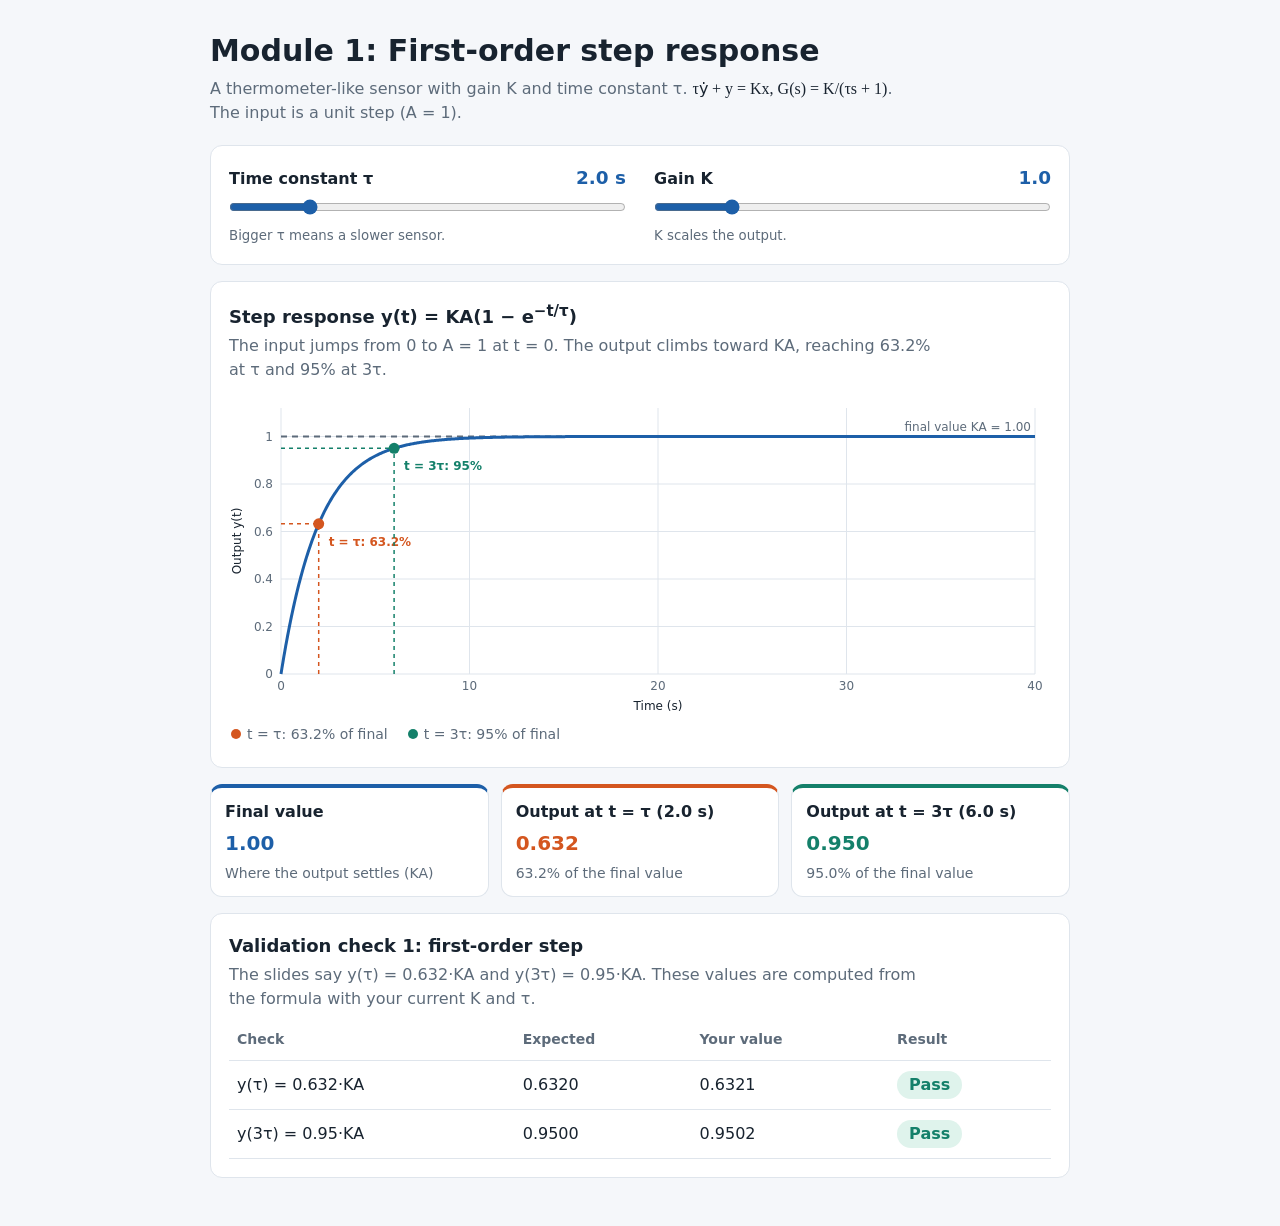
==== index.html @ 56a374a5 "Add Module 1 step response and validation check 1 - Add τ  and K sliders - Plot y(t) = KA(1 - e^(-t" ====
<!DOCTYPE html>
<html lang="en">
<head>
<meta charset="UTF-8">
<meta name="viewport" content="width=device-width, initial-scale=1, viewport-fit=cover">
<title>Module 1: First-order step response</title>
<style>
:root{
  --bg:#f5f7fa;--card:#fff;--ink:#18232f;--muted:#5d6b7a;--line:#dfe5ec;
  --curve:#1d5fa8;--mark:#d4561f;--mark2:#14806a;--okbg:#dff3ec;--badbg:#fbe3dc;
  box-sizing:border-box;padding-top:env(safe-area-inset-top,0px);padding-bottom:env(safe-area-inset-bottom,0px);
}
@media (prefers-color-scheme: dark){
  :root:not([data-theme="light"]){color-scheme:dark;--bg:#10161d;--card:#18212b;--ink:#e8eef4;--muted:#9aa9b8;--line:#2b3745;--curve:#6cb0f0;--mark:#ff8a5c;--mark2:#4fd0b0;--okbg:#14382f;--badbg:#4a2219}
}
:root[data-theme="dark"]{color-scheme:dark;--bg:#10161d;--card:#18212b;--ink:#e8eef4;--muted:#9aa9b8;--line:#2b3745;--curve:#6cb0f0;--mark:#ff8a5c;--mark2:#4fd0b0;--okbg:#14382f;--badbg:#4a2219}
html{scroll-padding-top:env(safe-area-inset-top,0px)}
*{box-sizing:border-box}
body{margin:0;background:var(--bg);color:var(--ink);font-family:system-ui,-apple-system,"Segoe UI",Roboto,Arial,sans-serif;line-height:1.5;padding:20px 16px 48px}
main{max-width:860px;margin:0 auto}
h1{font-size:clamp(22px,4vw,30px);margin:8px 0 4px}
h2{font-size:18px;margin:0 0 4px}
.sub{color:var(--muted);margin:0 0 20px;max-width:70ch}
.formula{font-family:Georgia,"Times New Roman",serif;color:var(--ink)}
.panel{background:var(--card);border:1px solid var(--line);border-radius:12px;padding:18px;margin-top:16px}
.desc{color:var(--muted);margin:0 0 8px;max-width:70ch}
.sliders{display:grid;grid-template-columns:1fr 1fr;gap:20px 28px}
.sl label{display:flex;justify-content:space-between;align-items:baseline;font-weight:600;margin-bottom:6px}
.sl output{font-variant-numeric:tabular-nums;color:var(--curve);font-size:1.15em}
.sl small{display:block;color:var(--muted);margin-top:4px}
input[type=range]{width:100%;accent-color:var(--curve);margin:0}
button:focus-visible,input:focus-visible{outline:3px solid var(--mark);outline-offset:2px}
canvas{display:block;width:100%;height:330px}
.legend{display:flex;flex-wrap:wrap;gap:6px 20px;padding:4px 2px;color:var(--muted);font-size:14px}
.legend i{display:inline-block;width:10px;height:10px;border-radius:50%;margin-right:6px}
.read{display:grid;grid-template-columns:repeat(3,1fr);gap:12px;margin-top:16px}
.read div{background:var(--card);border:1px solid var(--line);border-top:4px solid var(--muted);border-radius:12px;padding:14px}
.read span{display:block;font-size:16px;font-weight:700;line-height:1.25;margin-bottom:6px}
.read b{display:block;font-size:20px;font-weight:600;font-variant-numeric:tabular-nums;margin-bottom:6px}
.read small{display:block;color:var(--muted);font-size:14px;line-height:1.35}
.read .a{border-top-color:var(--mark)}.read .a b{color:var(--mark)}
.read .b{border-top-color:var(--mark2)}.read .b b{color:var(--mark2)}
.read .c{border-top-color:var(--curve)}.read .c b{color:var(--curve)}
.wrap{overflow-x:auto}
table{width:100%;border-collapse:collapse;min-width:480px}
th,td{text-align:left;padding:10px 8px;border-bottom:1px solid var(--line);font-variant-numeric:tabular-nums}
th{color:var(--muted);font-size:14px}
.pill{display:inline-block;padding:2px 12px;border-radius:99px;font-weight:700}
.pass{background:var(--okbg);color:var(--mark2)}.fail{background:var(--badbg);color:var(--mark)}
@media(max-width:700px){.read{grid-template-columns:1fr}}
@media(max-width:480px){.sliders{grid-template-columns:1fr}canvas{height:280px}}
</style>
</head>
<body>
<main>
  <h1>Module 1: First-order step response</h1>
  <p class="sub">A thermometer-like sensor with gain K and time constant τ. <span class="formula">τẏ + y = Kx, G(s) = K/(τs + 1)</span>. The input is a unit step (A = 1).</p>

  <div class="panel">
    <div class="sliders">
      <div class="sl">
        <label for="tau">Time constant τ <output id="tauOut" for="tau">2.0 s</output></label>
        <input id="tau" type="range" min="0.1" max="10" step="0.1" value="2">
        <small>Bigger τ means a slower sensor.</small>
      </div>
      <div class="sl">
        <label for="gain">Gain K <output id="gainOut" for="gain">1.0</output></label>
        <input id="gain" type="range" min="0.1" max="5" step="0.1" value="1">
        <small>K scales the output.</small>
      </div>
    </div>
  </div>

  <div class="panel">
    <h2>Step response y(t) = KA(1 − e<sup>−t/τ</sup>)</h2>
    <p class="desc">The input jumps from 0 to A = 1 at t = 0. The output climbs toward KA, reaching 63.2% at τ and 95% at 3τ.</p>
    <canvas id="plot" role="img" aria-label="Sensor output versus time"></canvas>
    <div class="legend">
      <span><i style="background:var(--mark)"></i>t = τ: 63.2% of final</span>
      <span><i style="background:var(--mark2)"></i>t = 3τ: 95% of final</span>
    </div>
  </div>

  <section class="read" id="cards" aria-live="polite" aria-label="Key values"></section>

  <div class="panel">
    <h2>Validation check 1: first-order step</h2>
    <p class="desc">The slides say y(τ) = 0.632·KA and y(3τ) = 0.95·KA. These values are computed from the formula with your current K and τ.</p>
    <div class="wrap"><table>
      <thead><tr><th>Check</th><th>Expected</th><th>Your value</th><th>Result</th></tr></thead>
      <tbody id="vbody"></tbody>
    </table></div>
  </div>
</main>

<script>
const $ = id => document.getElementById(id);
const TMAX = 40, A = 1, FF = "system-ui, Arial, sans-serif";
let tau = 2, K = 1, C = {};

const stepY = t => K*A*(1 - Math.exp(-t/tau));
const css = n => getComputedStyle(document.documentElement).getPropertyValue(n).trim();

function chart(){
  const cv = $("plot"), w = cv.clientWidth, h = cv.clientHeight, r = window.devicePixelRatio || 1;
  cv.width = Math.round(w*r); cv.height = Math.round(h*r);
  const c = cv.getContext("2d"); c.setTransform(r,0,0,r,0,0); c.clearRect(0,0,w,h);

  const L=52,R=16,T=18,B=46,pw=w-L-R,ph=h-T-B;
  const top = K*A, ymax = top*1.12;
  const px = t => L + t/TMAX*pw, py = v => T + (1 - v/ymax)*ph;

  c.font = "12px "+FF; c.lineWidth = 1;
  for(const t of [0,10,20,30,40]){
    c.strokeStyle=C.line; c.beginPath(); c.moveTo(px(t),T); c.lineTo(px(t),T+ph); c.stroke();
    c.fillStyle=C.muted; c.textAlign="center"; c.fillText(t,px(t),T+ph+16);
  }
  for(let i=0;i<=5;i++){
    const v = top*i/5;
    c.strokeStyle=C.line; c.beginPath(); c.moveTo(L,py(v)); c.lineTo(L+pw,py(v)); c.stroke();
    c.fillStyle=C.muted; c.textAlign="right"; c.fillText(+v.toFixed(2),L-8,py(v)+4);
  }
  c.fillStyle=C.ink; c.textAlign="center"; c.fillText("Time (s)",L+pw/2,T+ph+36);
  c.save(); c.translate(12,T+ph/2); c.rotate(-Math.PI/2); c.fillText("Output y(t)",0,0); c.restore();

  // Final value
  c.strokeStyle=C.muted; c.lineWidth=2; c.setLineDash([6,5]);
  c.beginPath(); c.moveTo(px(0),py(top)); c.lineTo(px(TMAX),py(top)); c.stroke(); c.setLineDash([]);
  c.fillStyle=C.muted; c.textAlign="right";
  c.fillText("final value KA = "+top.toFixed(2),L+pw-4,py(top)-6);

  // Curve
  c.strokeStyle=C.curve; c.lineWidth=3; c.beginPath();
  for(let i=0;i<=800;i++){const t=i/800*TMAX; i?c.lineTo(px(t),py(stepY(t))):c.moveTo(px(t),py(stepY(t)));}
  c.stroke();

  // Markers with drop lines
  function mark(t,col,label){
    const x=px(t), y=py(stepY(t));
    c.strokeStyle=col; c.lineWidth=1.5; c.setLineDash([4,4]);
    c.beginPath(); c.moveTo(x,T+ph); c.lineTo(x,y); c.moveTo(L,y); c.lineTo(x,y); c.stroke(); c.setLineDash([]);
    c.fillStyle=col; c.beginPath(); c.arc(x,y,5.5,0,7); c.fill();
    c.font="600 12px "+FF; c.textAlign="left";
    const tw=c.measureText(label).width, lx = x+10+tw > w-8 ? x-tw-20 : x+10;
    c.fillText(label,lx,y+22);
  }
  mark(tau,C.m1,"t = τ: 63.2%");
  mark(3*tau,C.m2,"t = 3τ: 95%");
}

function cards(){
  $("cards").innerHTML = [
    {k:"c",t:"Final value",v:(K*A).toFixed(2),n:"Where the output settles (KA)"},
    {k:"a",t:"Output at t = τ ("+tau.toFixed(1)+" s)",v:stepY(tau).toFixed(3),n:"63.2% of the final value"},
    {k:"b",t:"Output at t = 3τ ("+(3*tau).toFixed(1)+" s)",v:stepY(3*tau).toFixed(3),n:"95.0% of the final value"}
  ].map(x=>`<div class="${x.k}"><span>${x.t}</span><b>${x.v}</b><small>${x.n}</small></div>`).join("");
}

function validation(){
  const rows = [
    ["y(τ) = 0.632·KA", 0.632*K*A, stepY(tau)],
    ["y(3τ) = 0.95·KA", 0.95*K*A, stepY(3*tau)]
  ];
  $("vbody").innerHTML = rows.map(r=>{
    const ok = Math.abs(r[2]-r[1]) <= 0.001*K*A;
    return `<tr><td>${r[0]}</td><td>${r[1].toFixed(4)}</td><td>${r[2].toFixed(4)}</td><td><span class="pill ${ok?"pass":"fail"}">${ok?"Pass":"Fail"}</span></td></tr>`;
  }).join("");
}

function draw(){
  tau = +$("tau").value; K = +$("gain").value;
  $("tauOut").textContent = tau.toFixed(1)+" s"; $("gainOut").textContent = K.toFixed(1);
  C = {line:css("--line"),muted:css("--muted"),ink:css("--ink"),curve:css("--curve"),m1:css("--mark"),m2:css("--mark2")};
  chart(); cards(); validation();
}

$("tau").addEventListener("input",draw);
$("gain").addEventListener("input",draw);
window.addEventListener("resize",draw);
matchMedia("(prefers-color-scheme: dark)").addEventListener("change",draw);
draw();
</script>
</body>
</html>
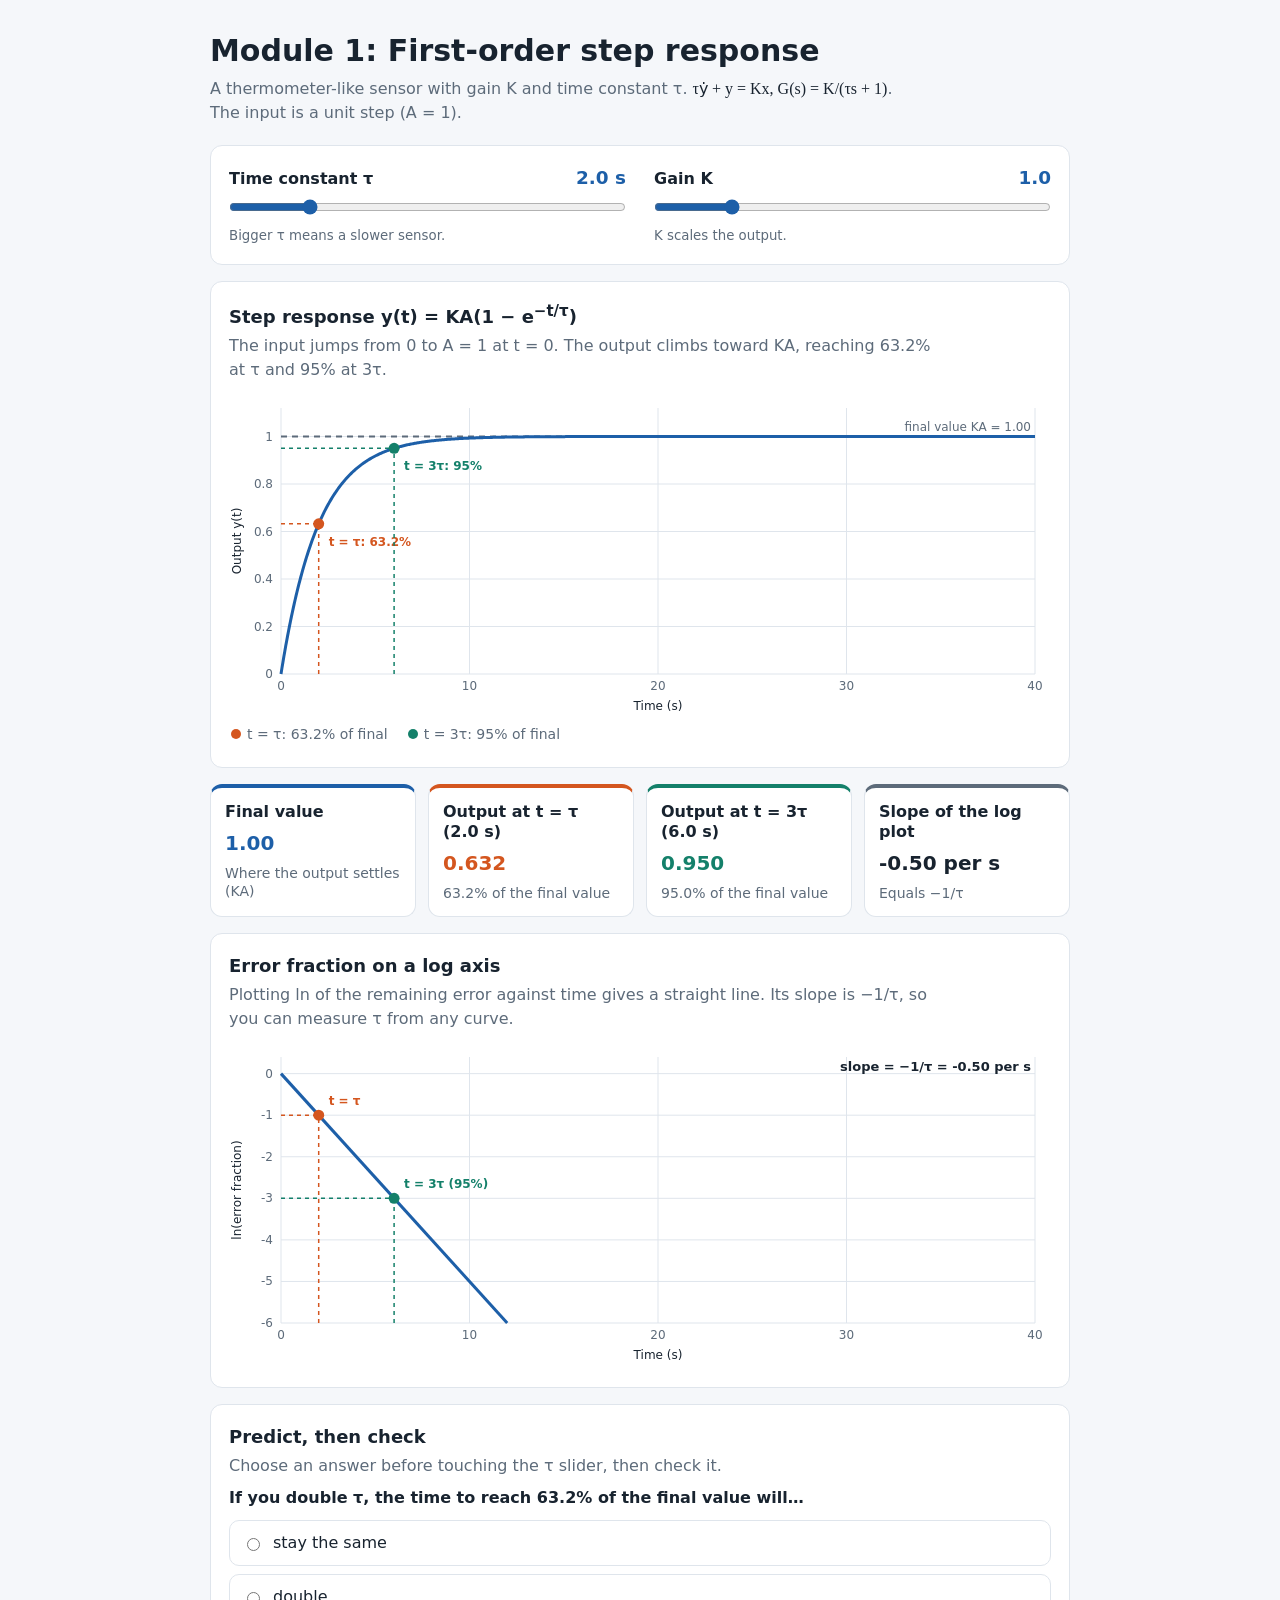
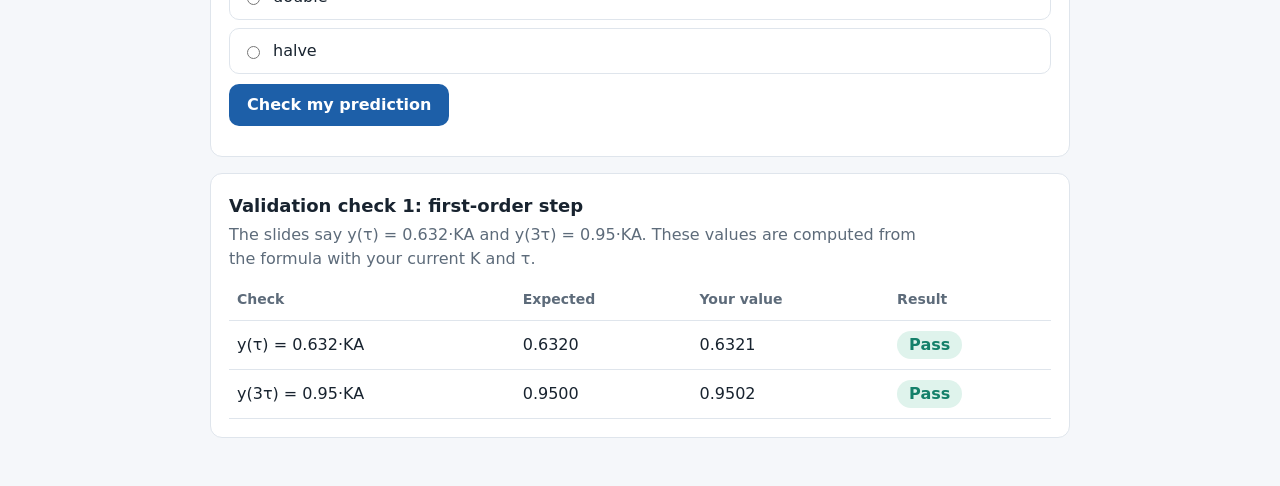
==== commit 9dde4b03: "Add the error-fraction plot on a log axis and the predict then check part" ====
--- a/index.html
+++ b/index.html
@@ -33,7 +33,7 @@
 canvas{display:block;width:100%;height:330px}
 .legend{display:flex;flex-wrap:wrap;gap:6px 20px;padding:4px 2px;color:var(--muted);font-size:14px}
 .legend i{display:inline-block;width:10px;height:10px;border-radius:50%;margin-right:6px}
-.read{display:grid;grid-template-columns:repeat(3,1fr);gap:12px;margin-top:16px}
+.read{display:grid;grid-template-columns:repeat(4,1fr);gap:12px;margin-top:16px}
 .read div{background:var(--card);border:1px solid var(--line);border-top:4px solid var(--muted);border-radius:12px;padding:14px}
 .read span{display:block;font-size:16px;font-weight:700;line-height:1.25;margin-bottom:6px}
 .read b{display:block;font-size:20px;font-weight:600;font-variant-numeric:tabular-nums;margin-bottom:6px}
@@ -41,13 +41,18 @@
 .read .a{border-top-color:var(--mark)}.read .a b{color:var(--mark)}
 .read .b{border-top-color:var(--mark2)}.read .b b{color:var(--mark2)}
 .read .c{border-top-color:var(--curve)}.read .c b{color:var(--curve)}
+.opts{display:grid;gap:8px;margin:10px 0}
+.opts label{display:flex;gap:10px;align-items:center;padding:10px 12px;border:1px solid var(--line);border-radius:10px;cursor:pointer}
+.opts input{accent-color:var(--curve)}
+.go{font:inherit;font-weight:600;padding:9px 18px;border:0;border-radius:10px;background:var(--curve);color:#fff;cursor:pointer}
+#pResult{margin:12px 0 0;font-weight:600}
 .wrap{overflow-x:auto}
 table{width:100%;border-collapse:collapse;min-width:480px}
 th,td{text-align:left;padding:10px 8px;border-bottom:1px solid var(--line);font-variant-numeric:tabular-nums}
 th{color:var(--muted);font-size:14px}
 .pill{display:inline-block;padding:2px 12px;border-radius:99px;font-weight:700}
 .pass{background:var(--okbg);color:var(--mark2)}.fail{background:var(--badbg);color:var(--mark)}
-@media(max-width:700px){.read{grid-template-columns:1fr}}
+@media(max-width:700px){.read{grid-template-columns:1fr 1fr}}
 @media(max-width:480px){.sliders{grid-template-columns:1fr}canvas{height:280px}}
 </style>
 </head>
@@ -74,7 +79,7 @@
   <div class="panel">
     <h2>Step response y(t) = KA(1 − e<sup>−t/τ</sup>)</h2>
     <p class="desc">The input jumps from 0 to A = 1 at t = 0. The output climbs toward KA, reaching 63.2% at τ and 95% at 3τ.</p>
-    <canvas id="plot" role="img" aria-label="Sensor output versus time"></canvas>
+    <canvas id="plot1" role="img" aria-label="Sensor output versus time"></canvas>
     <div class="legend">
       <span><i style="background:var(--mark)"></i>t = τ: 63.2% of final</span>
       <span><i style="background:var(--mark2)"></i>t = 3τ: 95% of final</span>
@@ -82,6 +87,25 @@
   </div>
 
   <section class="read" id="cards" aria-live="polite" aria-label="Key values"></section>
+
+  <div class="panel">
+    <h2>Error fraction on a log axis</h2>
+    <p class="desc">Plotting ln of the remaining error against time gives a straight line. Its slope is −1/τ, so you can measure τ from any curve.</p>
+    <canvas id="plot2" role="img" aria-label="Natural log of error fraction versus time"></canvas>
+  </div>
+
+  <div class="panel">
+    <h2>Predict, then check</h2>
+    <p class="desc">Choose an answer before touching the τ slider, then check it.</p>
+    <p id="pQ" style="font-weight:600;margin:6px 0">If you double τ, the time to reach 63.2% of the final value will…</p>
+    <div class="opts" role="radiogroup" aria-labelledby="pQ">
+      <label><input type="radio" name="pred" value="0"> stay the same</label>
+      <label><input type="radio" name="pred" value="1"> double</label>
+      <label><input type="radio" name="pred" value="2"> halve</label>
+    </div>
+    <button class="go" id="pGo">Check my prediction</button>
+    <p id="pResult" aria-live="polite"></p>
+  </div>
 
   <div class="panel">
     <h2>Validation check 1: first-order step</h2>
@@ -101,58 +125,82 @@
 const stepY = t => K*A*(1 - Math.exp(-t/tau));
 const css = n => getComputedStyle(document.documentElement).getPropertyValue(n).trim();
 
-function chart(){
-  const cv = $("plot"), w = cv.clientWidth, h = cv.clientHeight, r = window.devicePixelRatio || 1;
+function setup(cv){
+  const w = cv.clientWidth, h = cv.clientHeight, r = window.devicePixelRatio || 1;
   cv.width = Math.round(w*r); cv.height = Math.round(h*r);
   const c = cv.getContext("2d"); c.setTransform(r,0,0,r,0,0); c.clearRect(0,0,w,h);
-
+  return {c, w, h};
+}
+function geo(w,h,ymin,ymax){
   const L=52,R=16,T=18,B=46,pw=w-L-R,ph=h-T-B;
-  const top = K*A, ymax = top*1.12;
-  const px = t => L + t/TMAX*pw, py = v => T + (1 - v/ymax)*ph;
-
+  return {L,T,pw,ph,ymin,w,px:t=>L+t/TMAX*pw,py:v=>T+(ymax-v)/(ymax-ymin)*ph};
+}
+function frame(c,g,yt,yl){
   c.font = "12px "+FF; c.lineWidth = 1;
   for(const t of [0,10,20,30,40]){
-    c.strokeStyle=C.line; c.beginPath(); c.moveTo(px(t),T); c.lineTo(px(t),T+ph); c.stroke();
-    c.fillStyle=C.muted; c.textAlign="center"; c.fillText(t,px(t),T+ph+16);
+    c.strokeStyle=C.line; c.beginPath(); c.moveTo(g.px(t),g.T); c.lineTo(g.px(t),g.T+g.ph); c.stroke();
+    c.fillStyle=C.muted; c.textAlign="center"; c.fillText(t,g.px(t),g.T+g.ph+16);
   }
-  for(let i=0;i<=5;i++){
-    const v = top*i/5;
-    c.strokeStyle=C.line; c.beginPath(); c.moveTo(L,py(v)); c.lineTo(L+pw,py(v)); c.stroke();
-    c.fillStyle=C.muted; c.textAlign="right"; c.fillText(+v.toFixed(2),L-8,py(v)+4);
+  for(const v of yt){
+    c.strokeStyle=C.line; c.beginPath(); c.moveTo(g.L,g.py(v)); c.lineTo(g.L+g.pw,g.py(v)); c.stroke();
+    c.fillStyle=C.muted; c.textAlign="right"; c.fillText(+v.toFixed(2),g.L-8,g.py(v)+4);
   }
-  c.fillStyle=C.ink; c.textAlign="center"; c.fillText("Time (s)",L+pw/2,T+ph+36);
-  c.save(); c.translate(12,T+ph/2); c.rotate(-Math.PI/2); c.fillText("Output y(t)",0,0); c.restore();
+  c.fillStyle=C.ink; c.textAlign="center"; c.fillText("Time (s)",g.L+g.pw/2,g.T+g.ph+36);
+  c.save(); c.translate(12,g.T+g.ph/2); c.rotate(-Math.PI/2); c.fillText(yl,0,0); c.restore();
+}
+function txt(c,g,s,x,y,col){
+  c.font = "600 12px "+FF; c.fillStyle = col; c.textAlign = "left";
+  const tw = c.measureText(s).width;
+  c.fillText(s, x+tw > g.w-8 ? x-tw-20 : x, y);
+}
+function dot(c,g,t,v,col,label,dy){
+  const x=g.px(t), y=g.py(v);
+  c.strokeStyle=col; c.lineWidth=1.5; c.setLineDash([4,4]);
+  c.beginPath(); c.moveTo(x,g.py(g.ymin)); c.lineTo(x,y); c.moveTo(g.L,y); c.lineTo(x,y); c.stroke(); c.setLineDash([]);
+  c.fillStyle=col; c.beginPath(); c.arc(x,y,5.5,0,7); c.fill();
+  txt(c,g,label,x+10,y+dy,col);
+}
+
+function chart1(){
+  const {c,w,h} = setup($("plot1"));
+  const top = K*A, ymax = top*1.12;
+  const g = geo(w,h,0,ymax);
+  frame(c,g,[0,1,2,3,4,5].map(i=>top*i/5),"Output y(t)");
 
   // Final value
   c.strokeStyle=C.muted; c.lineWidth=2; c.setLineDash([6,5]);
-  c.beginPath(); c.moveTo(px(0),py(top)); c.lineTo(px(TMAX),py(top)); c.stroke(); c.setLineDash([]);
-  c.fillStyle=C.muted; c.textAlign="right";
-  c.fillText("final value KA = "+top.toFixed(2),L+pw-4,py(top)-6);
+  c.beginPath(); c.moveTo(g.px(0),g.py(top)); c.lineTo(g.px(TMAX),g.py(top)); c.stroke(); c.setLineDash([]);
+  c.font="12px "+FF; c.fillStyle=C.muted; c.textAlign="right";
+  c.fillText("final value KA = "+top.toFixed(2),g.L+g.pw-4,g.py(top)-6);
 
   // Curve
   c.strokeStyle=C.curve; c.lineWidth=3; c.beginPath();
-  for(let i=0;i<=800;i++){const t=i/800*TMAX; i?c.lineTo(px(t),py(stepY(t))):c.moveTo(px(t),py(stepY(t)));}
+  for(let i=0;i<=800;i++){const t=i/800*TMAX; i?c.lineTo(g.px(t),g.py(stepY(t))):c.moveTo(g.px(t),g.py(stepY(t)));}
   c.stroke();
 
-  // Markers with drop lines
-  function mark(t,col,label){
-    const x=px(t), y=py(stepY(t));
-    c.strokeStyle=col; c.lineWidth=1.5; c.setLineDash([4,4]);
-    c.beginPath(); c.moveTo(x,T+ph); c.lineTo(x,y); c.moveTo(L,y); c.lineTo(x,y); c.stroke(); c.setLineDash([]);
-    c.fillStyle=col; c.beginPath(); c.arc(x,y,5.5,0,7); c.fill();
-    c.font="600 12px "+FF; c.textAlign="left";
-    const tw=c.measureText(label).width, lx = x+10+tw > w-8 ? x-tw-20 : x+10;
-    c.fillText(label,lx,y+22);
-  }
-  mark(tau,C.m1,"t = τ: 63.2%");
-  mark(3*tau,C.m2,"t = 3τ: 95%");
+  dot(c,g,tau,stepY(tau),C.m1,"t = τ: 63.2%",22);
+  dot(c,g,3*tau,stepY(3*tau),C.m2,"t = 3τ: 95%",22);
+}
+
+function chart2(){
+  const {c,w,h} = setup($("plot2"));
+  const g = geo(w,h,-6,0.4);
+  frame(c,g,[0,-1,-2,-3,-4,-5,-6],"ln(error fraction)");
+  const tEnd = Math.min(TMAX,6*tau);
+  c.strokeStyle=C.curve; c.lineWidth=3; c.beginPath();
+  c.moveTo(g.px(0),g.py(0)); c.lineTo(g.px(tEnd),g.py(-tEnd/tau)); c.stroke();
+  dot(c,g,tau,-1,C.m1,"t = τ",-10);
+  dot(c,g,3*tau,-3,C.m2,"t = 3τ (95%)",-10);
+  c.font="600 13px "+FF; c.fillStyle=C.ink; c.textAlign="right";
+  c.fillText("slope = −1/τ = "+(-1/tau).toFixed(2)+" per s",g.L+g.pw-4,g.T+14);
 }
 
 function cards(){
   $("cards").innerHTML = [
     {k:"c",t:"Final value",v:(K*A).toFixed(2),n:"Where the output settles (KA)"},
     {k:"a",t:"Output at t = τ ("+tau.toFixed(1)+" s)",v:stepY(tau).toFixed(3),n:"63.2% of the final value"},
-    {k:"b",t:"Output at t = 3τ ("+(3*tau).toFixed(1)+" s)",v:stepY(3*tau).toFixed(3),n:"95.0% of the final value"}
+    {k:"b",t:"Output at t = 3τ ("+(3*tau).toFixed(1)+" s)",v:stepY(3*tau).toFixed(3),n:"95.0% of the final value"},
+    {k:"d",t:"Slope of the log plot",v:(-1/tau).toFixed(2)+" per s",n:"Equals −1/τ"}
   ].map(x=>`<div class="${x.k}"><span>${x.t}</span><b>${x.v}</b><small>${x.n}</small></div>`).join("");
 }
 
@@ -167,11 +215,18 @@
   }).join("");
 }
 
+$("pGo").addEventListener("click",()=>{
+  const sel = document.querySelector("input[name=pred]:checked");
+  $("pResult").textContent = !sel ? "Pick an answer first." :
+    (+sel.value===1 ? "Correct. " : "Not quite. ") +
+    "The 63.2% point sits at t = τ, so doubling τ doubles that time. Move the τ slider and watch the orange marker.";
+});
+
 function draw(){
   tau = +$("tau").value; K = +$("gain").value;
   $("tauOut").textContent = tau.toFixed(1)+" s"; $("gainOut").textContent = K.toFixed(1);
   C = {line:css("--line"),muted:css("--muted"),ink:css("--ink"),curve:css("--curve"),m1:css("--mark"),m2:css("--mark2")};
-  chart(); cards(); validation();
+  chart1(); chart2(); cards(); validation();
 }
 
 $("tau").addEventListener("input",draw);
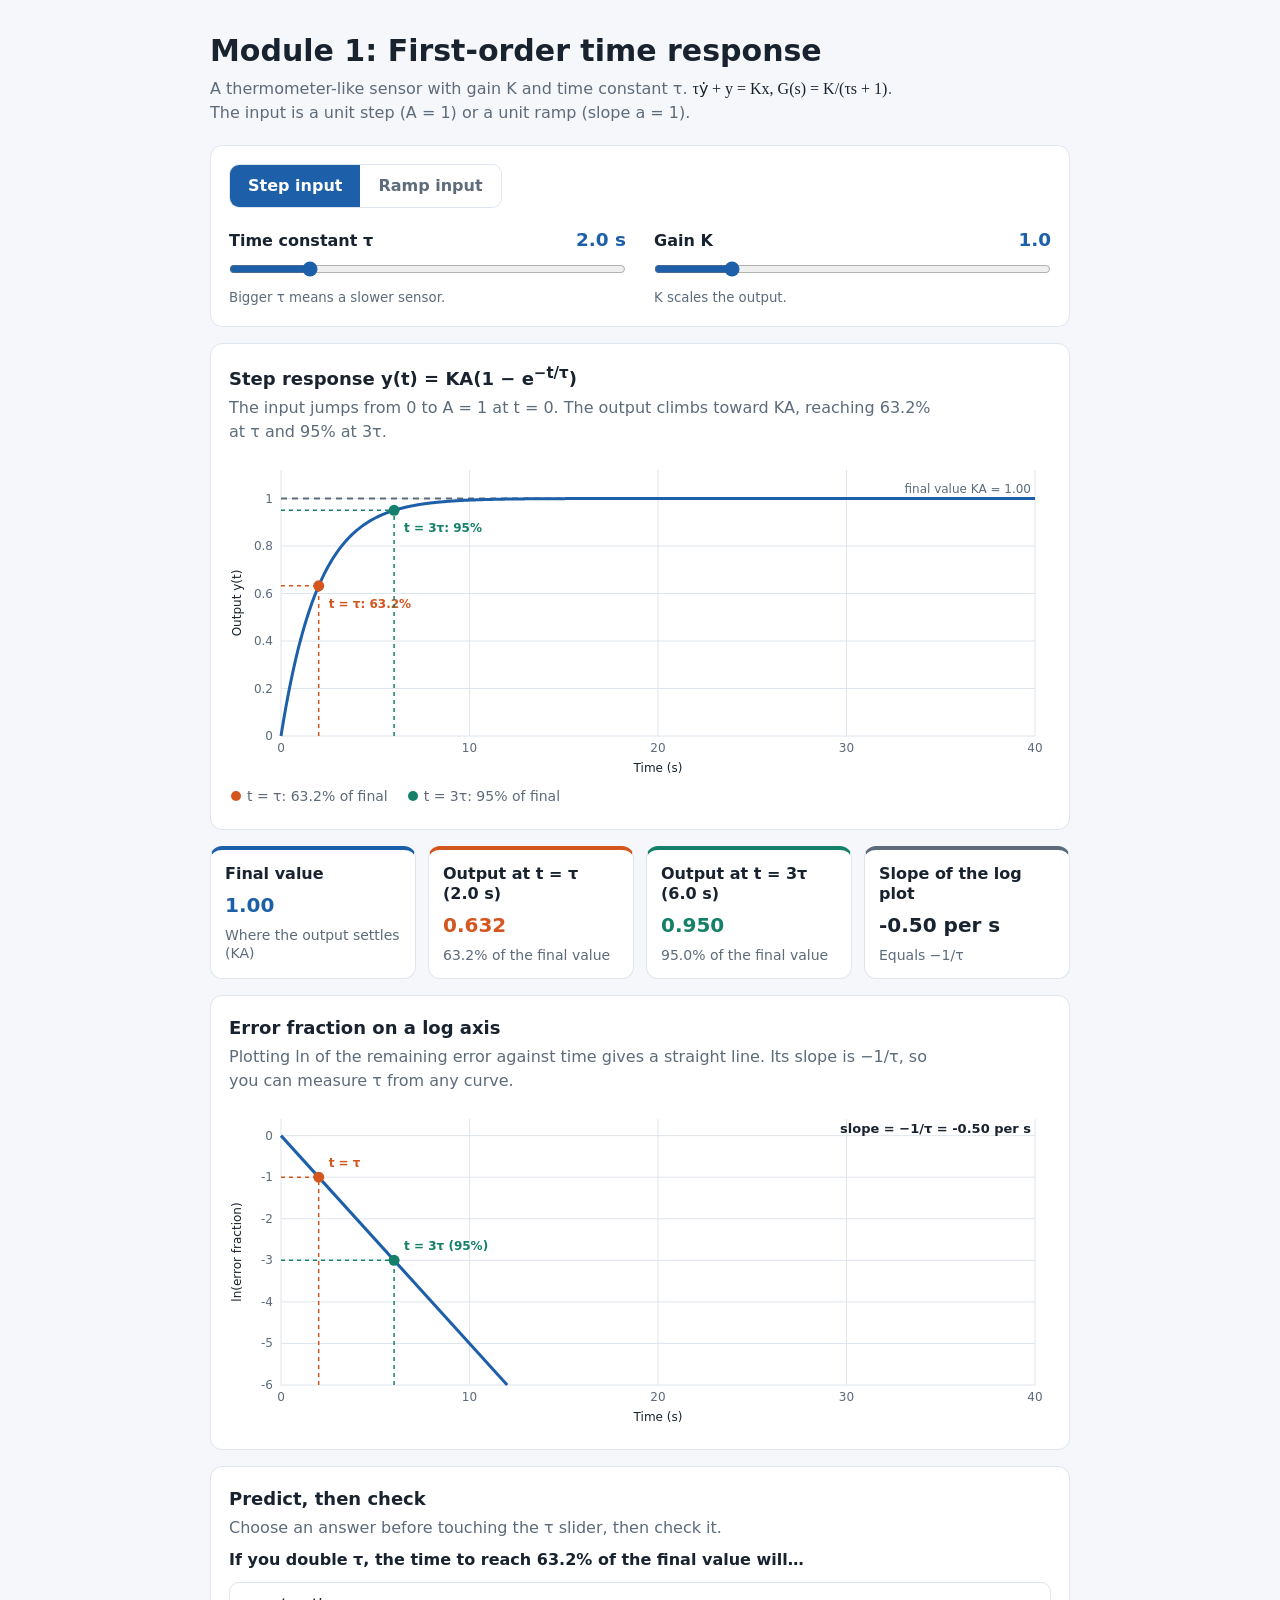
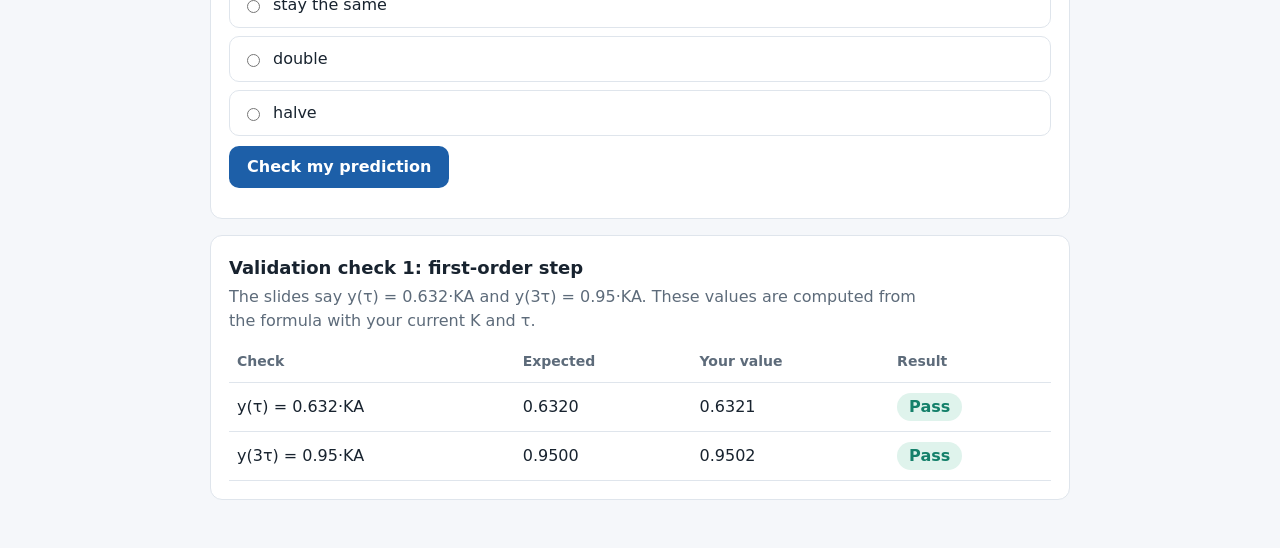
==== commit 25fbe2ac: "Add ramp function with its labels,predict then check, ramp lag, validation check and its error fract" ====
--- a/index.html
+++ b/index.html
@@ -3,7 +3,7 @@
 <head>
 <meta charset="UTF-8">
 <meta name="viewport" content="width=device-width, initial-scale=1, viewport-fit=cover">
-<title>Module 1: First-order step response</title>
+<title>Module 1: First-order time response</title>
 <style>
 :root{
   --bg:#f5f7fa;--card:#fff;--ink:#18232f;--muted:#5d6b7a;--line:#dfe5ec;
@@ -24,11 +24,14 @@
 .formula{font-family:Georgia,"Times New Roman",serif;color:var(--ink)}
 .panel{background:var(--card);border:1px solid var(--line);border-radius:12px;padding:18px;margin-top:16px}
 .desc{color:var(--muted);margin:0 0 8px;max-width:70ch}
-.sliders{display:grid;grid-template-columns:1fr 1fr;gap:20px 28px}
+.sliders{display:grid;grid-template-columns:1fr 1fr;gap:20px 28px;margin-top:16px}
 .sl label{display:flex;justify-content:space-between;align-items:baseline;font-weight:600;margin-bottom:6px}
 .sl output{font-variant-numeric:tabular-nums;color:var(--curve);font-size:1.15em}
 .sl small{display:block;color:var(--muted);margin-top:4px}
 input[type=range]{width:100%;accent-color:var(--curve);margin:0}
+.seg{display:inline-flex;border:1px solid var(--line);border-radius:10px;overflow:hidden}
+.seg button{font:inherit;font-weight:600;padding:9px 18px;border:0;background:var(--card);color:var(--muted);cursor:pointer}
+.seg button[aria-pressed=true]{background:var(--curve);color:#fff}
 button:focus-visible,input:focus-visible{outline:3px solid var(--mark);outline-offset:2px}
 canvas{display:block;width:100%;height:330px}
 .legend{display:flex;flex-wrap:wrap;gap:6px 20px;padding:4px 2px;color:var(--muted);font-size:14px}
@@ -58,11 +61,15 @@
 </head>
 <body>
 <main>
-  <h1>Module 1: First-order step response</h1>
-  <p class="sub">A thermometer-like sensor with gain K and time constant τ. <span class="formula">τẏ + y = Kx, G(s) = K/(τs + 1)</span>. The input is a unit step (A = 1).</p>
-
-  <div class="panel">
-    <div class="sliders">
+  <h1>Module 1: First-order time response</h1>
+  <p class="sub">A thermometer-like sensor with gain K and time constant τ. <span class="formula">τẏ + y = Kx, G(s) = K/(τs + 1)</span>. The input is a unit step (A = 1) or a unit ramp (slope a = 1).</p>
+
+  <div class="panel">
+    <div class="seg" role="group" aria-label="Input type">
+      <button id="bStep" aria-pressed="true">Step input</button>
+      <button id="bRamp" aria-pressed="false">Ramp input</button>
+    </div>
+    <div class="sliders" style="margin-top:18px">
       <div class="sl">
         <label for="tau">Time constant τ <output id="tauOut" for="tau">2.0 s</output></label>
         <input id="tau" type="range" min="0.1" max="10" step="0.1" value="2">
@@ -77,13 +84,10 @@
   </div>
 
   <div class="panel">
-    <h2>Step response y(t) = KA(1 − e<sup>−t/τ</sup>)</h2>
-    <p class="desc">The input jumps from 0 to A = 1 at t = 0. The output climbs toward KA, reaching 63.2% at τ and 95% at 3τ.</p>
+    <h2 id="t1">Step response y(t) = KA(1 − e<sup>−t/τ</sup>)</h2>
+    <p class="desc" id="d1"></p>
     <canvas id="plot1" role="img" aria-label="Sensor output versus time"></canvas>
-    <div class="legend">
-      <span><i style="background:var(--mark)"></i>t = τ: 63.2% of final</span>
-      <span><i style="background:var(--mark2)"></i>t = 3τ: 95% of final</span>
-    </div>
+    <div class="legend" id="lg1"></div>
   </div>
 
   <section class="read" id="cards" aria-live="polite" aria-label="Key values"></section>
@@ -97,12 +101,8 @@
   <div class="panel">
     <h2>Predict, then check</h2>
     <p class="desc">Choose an answer before touching the τ slider, then check it.</p>
-    <p id="pQ" style="font-weight:600;margin:6px 0">If you double τ, the time to reach 63.2% of the final value will…</p>
-    <div class="opts" role="radiogroup" aria-labelledby="pQ">
-      <label><input type="radio" name="pred" value="0"> stay the same</label>
-      <label><input type="radio" name="pred" value="1"> double</label>
-      <label><input type="radio" name="pred" value="2"> halve</label>
-    </div>
+    <p id="pQ" style="font-weight:600;margin:6px 0"></p>
+    <div class="opts" id="pOpts" role="radiogroup" aria-labelledby="pQ"></div>
     <button class="go" id="pGo">Check my prediction</button>
     <p id="pResult" aria-live="polite"></p>
   </div>
@@ -119,10 +119,11 @@
 
 <script>
 const $ = id => document.getElementById(id);
-const TMAX = 40, A = 1, FF = "system-ui, Arial, sans-serif";
-let tau = 2, K = 1, C = {};
+const TMAX = 40, A = 1, SLOPE = 1, FF = "system-ui, Arial, sans-serif";
+let mode = "step", tau = 2, K = 1, C = {};
 
 const stepY = t => K*A*(1 - Math.exp(-t/tau));
+const rampY = t => K*SLOPE*(t - tau*(1 - Math.exp(-t/tau)));
 const css = n => getComputedStyle(document.documentElement).getPropertyValue(n).trim();
 
 function setup(cv){
@@ -160,26 +161,37 @@
   c.fillStyle=col; c.beginPath(); c.arc(x,y,5.5,0,7); c.fill();
   txt(c,g,label,x+10,y+dy,col);
 }
+function curve(c,g,f,col){
+  c.strokeStyle=col; c.lineWidth=3; c.beginPath();
+  for(let i=0;i<=800;i++){const t=i/800*TMAX; i?c.lineTo(g.px(t),g.py(f(t))):c.moveTo(g.px(t),g.py(f(t)));}
+  c.stroke();
+}
 
 function chart1(){
   const {c,w,h} = setup($("plot1"));
-  const top = K*A, ymax = top*1.12;
+  const top = mode==="step" ? K*A : K*SLOPE*TMAX, ymax = top*1.12;
   const g = geo(w,h,0,ymax);
   frame(c,g,[0,1,2,3,4,5].map(i=>top*i/5),"Output y(t)");
-
-  // Final value
-  c.strokeStyle=C.muted; c.lineWidth=2; c.setLineDash([6,5]);
-  c.beginPath(); c.moveTo(g.px(0),g.py(top)); c.lineTo(g.px(TMAX),g.py(top)); c.stroke(); c.setLineDash([]);
-  c.font="12px "+FF; c.fillStyle=C.muted; c.textAlign="right";
-  c.fillText("final value KA = "+top.toFixed(2),g.L+g.pw-4,g.py(top)-6);
-
-  // Curve
-  c.strokeStyle=C.curve; c.lineWidth=3; c.beginPath();
-  for(let i=0;i<=800;i++){const t=i/800*TMAX; i?c.lineTo(g.px(t),g.py(stepY(t))):c.moveTo(g.px(t),g.py(stepY(t)));}
-  c.stroke();
-
-  dot(c,g,tau,stepY(tau),C.m1,"t = τ: 63.2%",22);
-  dot(c,g,3*tau,stepY(3*tau),C.m2,"t = 3τ: 95%",22);
+  c.strokeStyle=C.muted; c.lineWidth=2; c.setLineDash([6,5]); c.beginPath();
+  if(mode==="step"){c.moveTo(g.px(0),g.py(top)); c.lineTo(g.px(TMAX),g.py(top));}
+  else {c.moveTo(g.px(0),g.py(0)); c.lineTo(g.px(TMAX),g.py(top));}
+  c.stroke(); c.setLineDash([]);
+  if(mode==="step"){
+    c.font="12px "+FF; c.fillStyle=C.muted; c.textAlign="right";
+    c.fillText("final value KA = "+top.toFixed(2),g.L+g.pw-4,g.py(top)-6);
+    curve(c,g,stepY,C.curve);
+    dot(c,g,tau,stepY(tau),C.m1,"t = τ: 63.2%",22);
+    dot(c,g,3*tau,stepY(3*tau),C.m2,"t = 3τ: 95%",22);
+  } else {
+    curve(c,g,rampY,C.curve);
+    const t0 = 0.8*TMAX, ya = rampY(t0), yi = K*SLOPE*t0, x0 = g.px(t0);
+    c.strokeStyle=C.m1; c.lineWidth=2.5;
+    c.beginPath(); c.moveTo(x0,g.py(ya)); c.lineTo(x0,g.py(yi)); c.stroke();
+    txt(c,g,"error ≈ Kaτ = "+(K*SLOPE*tau).toFixed(2),x0+8,(g.py(ya)+g.py(yi))/2+4,C.m1);
+    const tl = ya/(K*SLOPE);
+    c.strokeStyle=C.m2; c.beginPath(); c.moveTo(g.px(tl),g.py(ya)); c.lineTo(x0,g.py(ya)); c.stroke();
+    txt(c,g,"lag = τ = "+tau.toFixed(1)+" s",g.px(tl)-10,g.py(ya)-8,C.m2);
+  }
 }
 
 function chart2(){
@@ -196,12 +208,19 @@
 }
 
 function cards(){
-  $("cards").innerHTML = [
+  const slope = {k:"d",t:"Slope of the log plot",v:(-1/tau).toFixed(2)+" per s",n:"Equals −1/τ"};
+  const list = mode==="step" ? [
     {k:"c",t:"Final value",v:(K*A).toFixed(2),n:"Where the output settles (KA)"},
     {k:"a",t:"Output at t = τ ("+tau.toFixed(1)+" s)",v:stepY(tau).toFixed(3),n:"63.2% of the final value"},
     {k:"b",t:"Output at t = 3τ ("+(3*tau).toFixed(1)+" s)",v:stepY(3*tau).toFixed(3),n:"95.0% of the final value"},
-    {k:"d",t:"Slope of the log plot",v:(-1/tau).toFixed(2)+" per s",n:"Equals −1/τ"}
-  ].map(x=>`<div class="${x.k}"><span>${x.t}</span><b>${x.v}</b><small>${x.n}</small></div>`).join("");
+    slope
+  ] : [
+    {k:"a",t:"Ramp lag",v:tau.toFixed(1)+" s",n:"The output trails the ideal by exactly τ"},
+    {k:"b",t:"Steady-state error",v:(K*SLOPE*tau).toFixed(2),n:"The gap Kaτ between ideal and actual"},
+    {k:"c",t:"Output slope",v:(K*SLOPE).toFixed(2)+" per s",n:"Same as the ideal ramp, only late"},
+    slope
+  ];
+  $("cards").innerHTML = list.map(x=>`<div class="${x.k}"><span>${x.t}</span><b>${x.v}</b><small>${x.n}</small></div>`).join("");
 }
 
 function validation(){
@@ -215,12 +234,38 @@
   }).join("");
 }
 
+const QS = {
+  step:{q:"If you double τ, the time to reach 63.2% of the final value will…",o:["stay the same","double","halve"],a:1,
+        e:"The 63.2% point sits at t = τ, so doubling τ doubles that time. Move the τ slider and watch the orange marker."},
+  ramp:{q:"If you double τ, the steady-state error of the ramp will…",o:["stay the same","double","halve"],a:1,
+        e:"The error is Kaτ, which grows in proportion to τ. Move the τ slider and watch the error bracket."}
+};
+function predict(){
+  const p = QS[mode];
+  $("pQ").textContent = p.q; $("pResult").textContent = "";
+  $("pOpts").innerHTML = p.o.map((o,i)=>`<label><input type="radio" name="pred" value="${i}"> ${o}</label>`).join("");
+}
 $("pGo").addEventListener("click",()=>{
-  const sel = document.querySelector("input[name=pred]:checked");
+  const p = QS[mode], sel = document.querySelector("input[name=pred]:checked");
   $("pResult").textContent = !sel ? "Pick an answer first." :
-    (+sel.value===1 ? "Correct. " : "Not quite. ") +
-    "The 63.2% point sits at t = τ, so doubling τ doubles that time. Move the τ slider and watch the orange marker.";
+    (+sel.value===p.a ? "Correct. " : "Not quite. ") + p.e;
 });
+
+function setMode(m){
+  mode = m;
+  $("bStep").setAttribute("aria-pressed", m==="step");
+  $("bRamp").setAttribute("aria-pressed", m==="ramp");
+  if(m==="step"){
+    $("t1").innerHTML = "Step response y(t) = KA(1 − e<sup>−t/τ</sup>)";
+    $("d1").textContent = "The input jumps from 0 to A = 1 at t = 0. The output climbs toward KA, reaching 63.2% at τ and 95% at 3τ.";
+    $("lg1").innerHTML = '<span><i style="background:var(--mark)"></i>t = τ: 63.2% of final</span><span><i style="background:var(--mark2)"></i>t = 3τ: 95% of final</span>';
+  } else {
+    $("t1").innerHTML = "Ramp response y(t) = Ka[t − τ(1 − e<sup>−t/τ</sup>)]";
+    $("d1").textContent = "The input rises steadily with slope a = 1. The dashed line is the ideal output K·a·t. The sensor follows it, but always late.";
+    $("lg1").innerHTML = '<span><i style="background:var(--mark2)"></i>Lag: the sensor is τ seconds behind</span><span><i style="background:var(--mark)"></i>Steady-state error: Kaτ</span>';
+  }
+  predict(); draw();
+}
 
 function draw(){
   tau = +$("tau").value; K = +$("gain").value;
@@ -229,11 +274,13 @@
   chart1(); chart2(); cards(); validation();
 }
 
+$("bStep").addEventListener("click",()=>setMode("step"));
+$("bRamp").addEventListener("click",()=>setMode("ramp"));
 $("tau").addEventListener("input",draw);
 $("gain").addEventListener("input",draw);
 window.addEventListener("resize",draw);
 matchMedia("(prefers-color-scheme: dark)").addEventListener("change",draw);
-draw();
+setMode("step");
 </script>
 </body>
 </html>
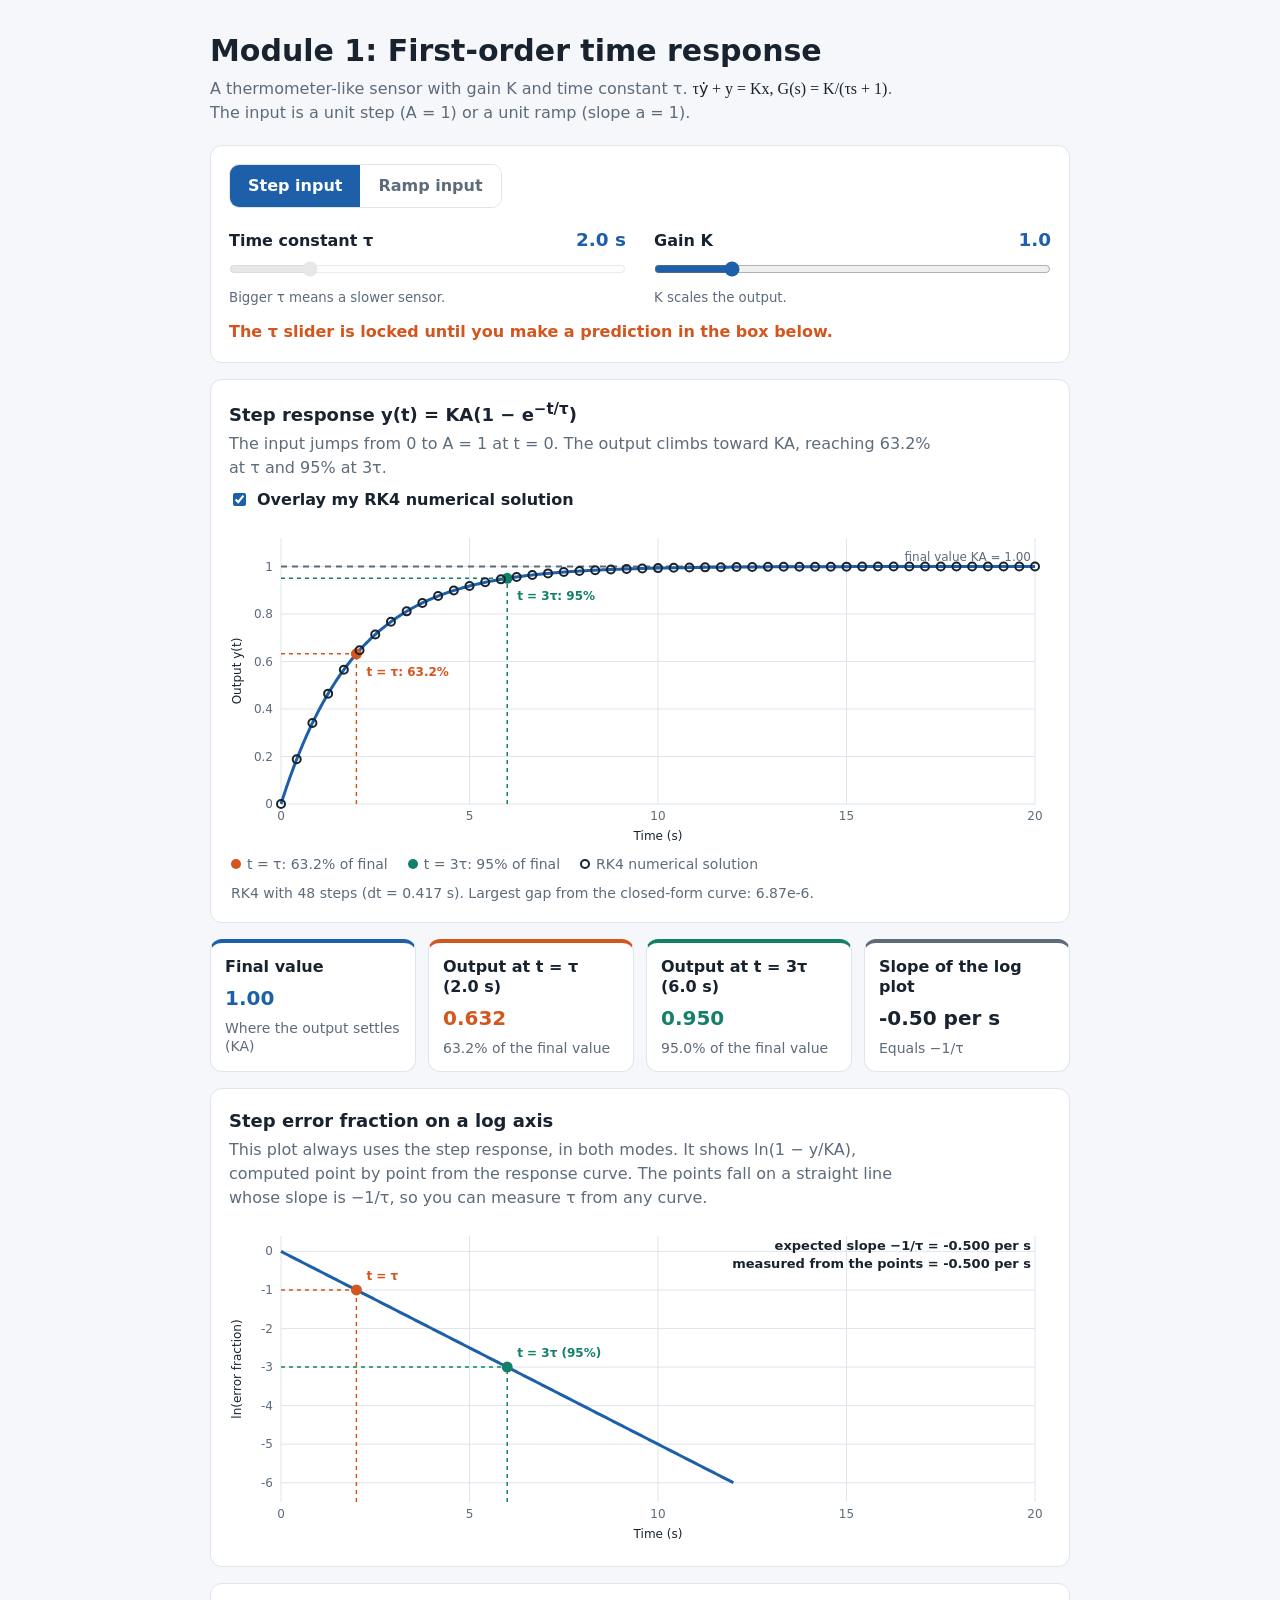
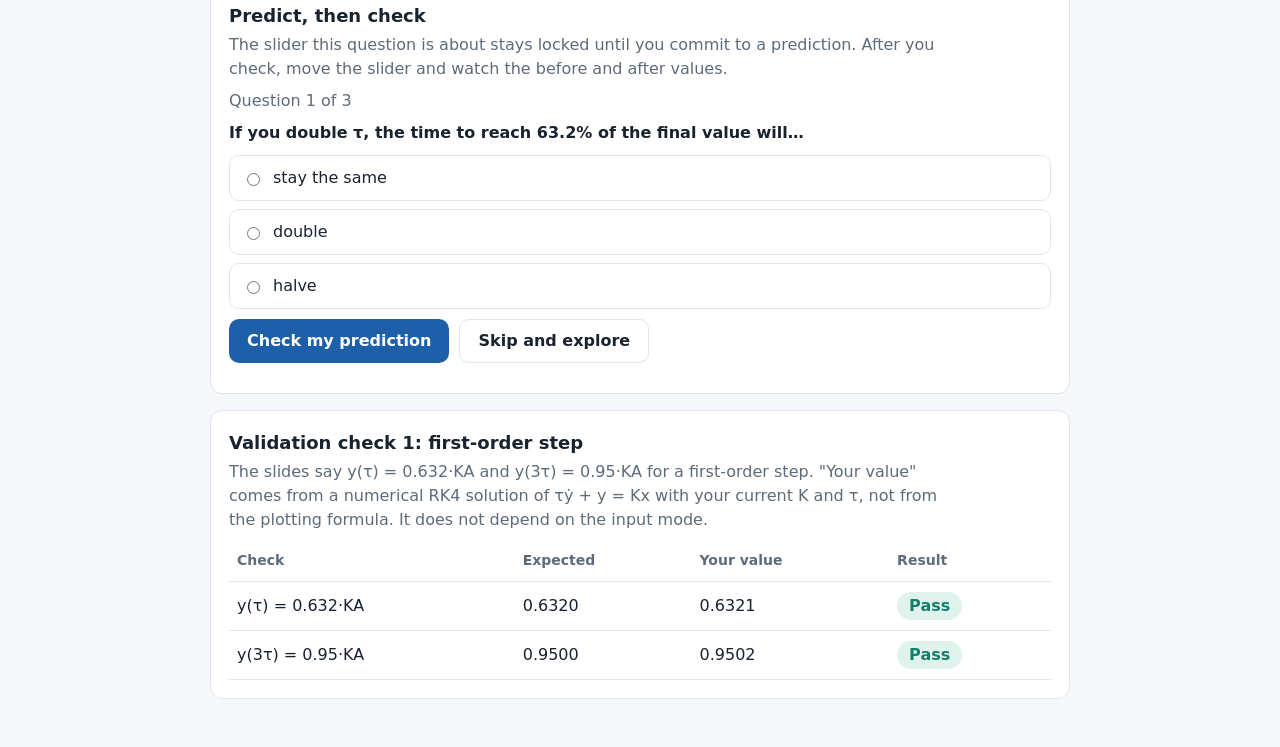
==== commit c8b04acf: "Refactor HTML structure and update styles" ====
--- a/index.html
+++ b/index.html
@@ -16,6 +16,7 @@
 :root[data-theme="dark"]{color-scheme:dark;--bg:#10161d;--card:#18212b;--ink:#e8eef4;--muted:#9aa9b8;--line:#2b3745;--curve:#6cb0f0;--mark:#ff8a5c;--mark2:#4fd0b0;--okbg:#14382f;--badbg:#4a2219}
 html{scroll-padding-top:env(safe-area-inset-top,0px)}
 *{box-sizing:border-box}
+[hidden]{display:none!important}
 body{margin:0;background:var(--bg);color:var(--ink);font-family:system-ui,-apple-system,"Segoe UI",Roboto,Arial,sans-serif;line-height:1.5;padding:20px 16px 48px}
 main{max-width:860px;margin:0 auto}
 h1{font-size:clamp(22px,4vw,30px);margin:8px 0 4px}
@@ -29,11 +30,16 @@
 .sl output{font-variant-numeric:tabular-nums;color:var(--curve);font-size:1.15em}
 .sl small{display:block;color:var(--muted);margin-top:4px}
 input[type=range]{width:100%;accent-color:var(--curve);margin:0}
+input[type=range]:disabled{opacity:.45;cursor:not-allowed}
+.lockmsg{color:var(--mark);font-weight:600;margin:12px 0 0;min-height:1.5em}
 .seg{display:inline-flex;border:1px solid var(--line);border-radius:10px;overflow:hidden}
 .seg button{font:inherit;font-weight:600;padding:9px 18px;border:0;background:var(--card);color:var(--muted);cursor:pointer}
 .seg button[aria-pressed=true]{background:var(--curve);color:#fff}
 button:focus-visible,input:focus-visible{outline:3px solid var(--mark);outline-offset:2px}
 canvas{display:block;width:100%;height:330px}
+.chk{display:flex;gap:8px;align-items:center;margin:4px 0 8px;font-weight:600;cursor:pointer}
+.chk input{accent-color:var(--curve)}
+#odeNote{color:var(--muted);font-size:14px;margin:4px 2px 0;font-variant-numeric:tabular-nums}
 .legend{display:flex;flex-wrap:wrap;gap:6px 20px;padding:4px 2px;color:var(--muted);font-size:14px}
 .legend i{display:inline-block;width:10px;height:10px;border-radius:50%;margin-right:6px}
 .read{display:grid;grid-template-columns:repeat(4,1fr);gap:12px;margin-top:16px}
@@ -47,10 +53,15 @@
 .opts{display:grid;gap:8px;margin:10px 0}
 .opts label{display:flex;gap:10px;align-items:center;padding:10px 12px;border:1px solid var(--line);border-radius:10px;cursor:pointer}
 .opts input{accent-color:var(--curve)}
+.row{display:flex;flex-wrap:wrap;gap:10px}
 .go{font:inherit;font-weight:600;padding:9px 18px;border:0;border-radius:10px;background:var(--curve);color:#fff;cursor:pointer}
+.go[disabled]{opacity:.5;cursor:not-allowed}
+.sec{font:inherit;font-weight:600;padding:9px 18px;border:1px solid var(--line);border-radius:10px;background:var(--card);color:var(--ink);cursor:pointer}
 #pResult{margin:12px 0 0;font-weight:600}
+.live{margin-top:12px;padding:12px;border:1px dashed var(--line);border-radius:10px;font-variant-numeric:tabular-nums}
+.live div+div{margin-top:4px}
 .wrap{overflow-x:auto}
-table{width:100%;border-collapse:collapse;min-width:480px}
+table{width:100%;border-collapse:collapse;min-width:520px}
 th,td{text-align:left;padding:10px 8px;border-bottom:1px solid var(--line);font-variant-numeric:tabular-nums}
 th{color:var(--muted);font-size:14px}
 .pill{display:inline-block;padding:2px 12px;border-radius:99px;font-weight:700}
@@ -81,35 +92,44 @@
         <small>K scales the output.</small>
       </div>
     </div>
+    <p class="lockmsg" id="lockMsg" aria-live="polite"></p>
   </div>
 
   <div class="panel">
     <h2 id="t1">Step response y(t) = KA(1 − e<sup>−t/τ</sup>)</h2>
     <p class="desc" id="d1"></p>
+    <label class="chk"><input type="checkbox" id="showOde" checked> Overlay my RK4 numerical solution</label>
     <canvas id="plot1" role="img" aria-label="Sensor output versus time"></canvas>
     <div class="legend" id="lg1"></div>
+    <p id="odeNote"></p>
   </div>
 
   <section class="read" id="cards" aria-live="polite" aria-label="Key values"></section>
 
   <div class="panel">
-    <h2>Error fraction on a log axis</h2>
-    <p class="desc">Plotting ln of the remaining error against time gives a straight line. Its slope is −1/τ, so you can measure τ from any curve.</p>
-    <canvas id="plot2" role="img" aria-label="Natural log of error fraction versus time"></canvas>
+    <h2>Step error fraction on a log axis</h2>
+    <p class="desc">This plot always uses the step response, in both modes. It shows ln(1 − y/KA), computed point by point from the response curve. The points fall on a straight line whose slope is −1/τ, so you can measure τ from any curve.</p>
+    <canvas id="plot2" role="img" aria-label="Natural log of the step error fraction versus time. Always the step response, in both modes."></canvas>
   </div>
 
-  <div class="panel">
+  <div class="panel" id="predict">
     <h2>Predict, then check</h2>
-    <p class="desc">Choose an answer before touching the τ slider, then check it.</p>
+    <p class="desc">The slider this question is about stays locked until you commit to a prediction. After you check, move the slider and watch the before and after values.</p>
+    <p class="desc" id="pQn"></p>
     <p id="pQ" style="font-weight:600;margin:6px 0"></p>
     <div class="opts" id="pOpts" role="radiogroup" aria-labelledby="pQ"></div>
-    <button class="go" id="pGo">Check my prediction</button>
+    <div class="row">
+      <button class="go" id="pGo">Check my prediction</button>
+      <button class="sec" id="pNext" hidden>Next question</button>
+      <button class="sec" id="pSkip">Skip and explore</button>
+    </div>
     <p id="pResult" aria-live="polite"></p>
+    <div class="live" id="pLive" hidden></div>
   </div>
 
-  <div class="panel">
+  <div class="panel" id="vPanel">
     <h2>Validation check 1: first-order step</h2>
-    <p class="desc">The slides say y(τ) = 0.632·KA and y(3τ) = 0.95·KA. These values are computed from the formula with your current K and τ.</p>
+    <p class="desc">The slides say y(τ) = 0.632·KA and y(3τ) = 0.95·KA for a first-order step. "Your value" comes from a numerical RK4 solution of τẏ + y = Kx with your current K and τ, not from the plotting formula. It does not depend on the input mode.</p>
     <div class="wrap"><table>
       <thead><tr><th>Check</th><th>Expected</th><th>Your value</th><th>Result</th></tr></thead>
       <tbody id="vbody"></tbody>
@@ -119,12 +139,34 @@
 
 <script>
 const $ = id => document.getElementById(id);
-const TMAX = 40, A = 1, SLOPE = 1, FF = "system-ui, Arial, sans-serif";
-let mode = "step", tau = 2, K = 1, C = {};
+const A = 1, SLOPE = 1, FF = "system-ui, Arial, sans-serif";
+let mode = "step", tau = 2, K = 1, C = {}, TMAX = 14, T2 = 14;
 
 const stepY = t => K*A*(1 - Math.exp(-t/tau));
 const rampY = t => K*SLOPE*(t - tau*(1 - Math.exp(-t/tau)));
 const css = n => getComputedStyle(document.documentElement).getPropertyValue(n).trim();
+
+/* Round a time span up to 1, 2, 2.5, 5 or 10 times a power of ten */
+function niceCeil(x){
+  const p = Math.pow(10, Math.floor(Math.log10(x)));
+  for(const m of [1,2,2.5,5,10]) if(m*p >= x - 1e-12) return m*p;
+  return 10*p;
+}
+function linreg(xs, ys){
+  const n = xs.length; let sx=0, sy=0, sxx=0, sxy=0;
+  for(let i=0;i<n;i++){sx+=xs[i]; sy+=ys[i]; sxx+=xs[i]*xs[i]; sxy+=xs[i]*ys[i];}
+  return (n*sxy - sx*sy) / (n*sxx - sx*sx);
+}
+/* RK4 solution of tau*y' + y = K*x(t), y(0) = 0 */
+function rk4(inp, T, N){
+  const dt = T/N, f = (t,y) => (K*inp(t) - y)/tau, ys = [0];
+  let y = 0;
+  for(let i=0;i<N;i++){
+    const t = i*dt, k1 = f(t,y), k2 = f(t+dt/2,y+dt/2*k1), k3 = f(t+dt/2,y+dt/2*k2), k4 = f(t+dt,y+dt*k3);
+    y += dt/6*(k1+2*k2+2*k3+k4); ys.push(y);
+  }
+  return {dt, ys};
+}
 
 function setup(cv){
   const w = cv.clientWidth, h = cv.clientHeight, r = window.devicePixelRatio || 1;
@@ -132,15 +174,16 @@
   const c = cv.getContext("2d"); c.setTransform(r,0,0,r,0,0); c.clearRect(0,0,w,h);
   return {c, w, h};
 }
-function geo(w,h,ymin,ymax){
+function geo(w,h,ymin,ymax,tmax){
   const L=52,R=16,T=18,B=46,pw=w-L-R,ph=h-T-B;
-  return {L,T,pw,ph,ymin,w,px:t=>L+t/TMAX*pw,py:v=>T+(ymax-v)/(ymax-ymin)*ph};
+  return {L,T,pw,ph,ymin,w,tmax,px:t=>L+t/tmax*pw,py:v=>T+(ymax-v)/(ymax-ymin)*ph};
 }
 function frame(c,g,yt,yl){
   c.font = "12px "+FF; c.lineWidth = 1;
-  for(const t of [0,10,20,30,40]){
+  for(let i=0;i<=4;i++){
+    const t = i*g.tmax/4;
     c.strokeStyle=C.line; c.beginPath(); c.moveTo(g.px(t),g.T); c.lineTo(g.px(t),g.T+g.ph); c.stroke();
-    c.fillStyle=C.muted; c.textAlign="center"; c.fillText(t,g.px(t),g.T+g.ph+16);
+    c.fillStyle=C.muted; c.textAlign="center"; c.fillText(+t.toFixed(2),g.px(t),g.T+g.ph+16);
   }
   for(const v of yt){
     c.strokeStyle=C.line; c.beginPath(); c.moveTo(g.L,g.py(v)); c.lineTo(g.L+g.pw,g.py(v)); c.stroke();
@@ -163,14 +206,30 @@
 }
 function curve(c,g,f,col){
   c.strokeStyle=col; c.lineWidth=3; c.beginPath();
-  for(let i=0;i<=800;i++){const t=i/800*TMAX; i?c.lineTo(g.px(t),g.py(f(t))):c.moveTo(g.px(t),g.py(f(t)));}
+  for(let i=0;i<=800;i++){const t=i/800*g.tmax; i?c.lineTo(g.px(t),g.py(f(t))):c.moveTo(g.px(t),g.py(f(t)));}
   c.stroke();
+}
+
+/* Plot the RK4 solution of tau*y' + y = K*x(t) as hollow circles on top of the closed-form curve */
+function overlayOde(c,g){
+  $("odeNote").textContent = "";
+  if(!$("showOde").checked) return;
+  const f = mode==="step" ? stepY : rampY, inp = mode==="step" ? (t=>A) : (t=>SLOPE*t);
+  const N = 48, sol = rk4(inp, TMAX, N);
+  let gap = 0;
+  c.strokeStyle = C.ink; c.lineWidth = 2;
+  for(let i=0;i<=N;i++){
+    const t = i*sol.dt;
+    gap = Math.max(gap, Math.abs(sol.ys[i] - f(t)));
+    c.beginPath(); c.arc(g.px(t), g.py(sol.ys[i]), 4, 0, 7); c.stroke();
+  }
+  $("odeNote").textContent = "RK4 with " + N + " steps (dt = " + sol.dt.toFixed(3) + " s). Largest gap from the closed-form curve: " + gap.toExponential(2) + ".";
 }
 
 function chart1(){
   const {c,w,h} = setup($("plot1"));
   const top = mode==="step" ? K*A : K*SLOPE*TMAX, ymax = top*1.12;
-  const g = geo(w,h,0,ymax);
+  const g = geo(w,h,0,ymax,TMAX);
   frame(c,g,[0,1,2,3,4,5].map(i=>top*i/5),"Output y(t)");
   c.strokeStyle=C.muted; c.lineWidth=2; c.setLineDash([6,5]); c.beginPath();
   if(mode==="step"){c.moveTo(g.px(0),g.py(top)); c.lineTo(g.px(TMAX),g.py(top));}
@@ -184,27 +243,38 @@
     dot(c,g,3*tau,stepY(3*tau),C.m2,"t = 3τ: 95%",22);
   } else {
     curve(c,g,rampY,C.curve);
+    txt(c,g,"dashed: ideal output K·a·t (input ramp × K)",g.px(0.04*TMAX),g.py(top*0.85),C.muted);
     const t0 = 0.8*TMAX, ya = rampY(t0), yi = K*SLOPE*t0, x0 = g.px(t0);
     c.strokeStyle=C.m1; c.lineWidth=2.5;
     c.beginPath(); c.moveTo(x0,g.py(ya)); c.lineTo(x0,g.py(yi)); c.stroke();
     txt(c,g,"error ≈ Kaτ = "+(K*SLOPE*tau).toFixed(2),x0+8,(g.py(ya)+g.py(yi))/2+4,C.m1);
     const tl = ya/(K*SLOPE);
     c.strokeStyle=C.m2; c.beginPath(); c.moveTo(g.px(tl),g.py(ya)); c.lineTo(x0,g.py(ya)); c.stroke();
-    txt(c,g,"lag = τ = "+tau.toFixed(1)+" s",g.px(tl)-10,g.py(ya)-8,C.m2);
-  }
-}
-
+    txt(c,g,"lag ≈ τ = "+tau.toFixed(1)+" s",g.px(tl)-10,g.py(ya)-8,C.m2);
+  }
+  overlayOde(c,g);
+}
+
+/* Log plot: ln(error fraction) computed point by point from the step response */
 function chart2(){
   const {c,w,h} = setup($("plot2"));
-  const g = geo(w,h,-6,0.4);
+  const g = geo(w,h,-6.5,0.4,T2);
   frame(c,g,[0,-1,-2,-3,-4,-5,-6],"ln(error fraction)");
-  const tEnd = Math.min(TMAX,6*tau);
+  const tEnd = 6*tau, N = 300, ts = [], ls = [];
+  for(let i=0;i<=N;i++){
+    const t = i/N*tEnd;
+    ts.push(t); ls.push(Math.log(1 - stepY(t)/(K*A)));
+  }
   c.strokeStyle=C.curve; c.lineWidth=3; c.beginPath();
-  c.moveTo(g.px(0),g.py(0)); c.lineTo(g.px(tEnd),g.py(-tEnd/tau)); c.stroke();
-  dot(c,g,tau,-1,C.m1,"t = τ",-10);
-  dot(c,g,3*tau,-3,C.m2,"t = 3τ (95%)",-10);
+  ts.forEach((t,i)=>{ i ? c.lineTo(g.px(t),g.py(ls[i])) : c.moveTo(g.px(t),g.py(ls[i])); });
+  c.stroke();
+  const lnAt = t => Math.log(1 - stepY(t)/(K*A));
+  dot(c,g,tau,lnAt(tau),C.m1,"t = τ",-10);
+  dot(c,g,3*tau,lnAt(3*tau),C.m2,"t = 3τ (95%)",-10);
+  const slope = linreg(ts, ls);
   c.font="600 13px "+FF; c.fillStyle=C.ink; c.textAlign="right";
-  c.fillText("slope = −1/τ = "+(-1/tau).toFixed(2)+" per s",g.L+g.pw-4,g.T+14);
+  c.fillText("expected slope −1/τ = "+(-1/tau).toFixed(3)+" per s",g.L+g.pw-4,g.T+14);
+  c.fillText("measured from the points = "+slope.toFixed(3)+" per s",g.L+g.pw-4,g.T+32);
 }
 
 function cards(){
@@ -215,18 +285,21 @@
     {k:"b",t:"Output at t = 3τ ("+(3*tau).toFixed(1)+" s)",v:stepY(3*tau).toFixed(3),n:"95.0% of the final value"},
     slope
   ] : [
-    {k:"a",t:"Ramp lag",v:tau.toFixed(1)+" s",n:"The output trails the ideal by exactly τ"},
-    {k:"b",t:"Steady-state error",v:(K*SLOPE*tau).toFixed(2),n:"The gap Kaτ between ideal and actual"},
+    {k:"b",t:"Ramp lag",v:tau.toFixed(1)+" s",n:"Approaches τ once the start-up transient has died out"},
+    {k:"a",t:"Steady-state error",v:(K*SLOPE*tau).toFixed(2),n:"Approaches Kaτ, the gap between ideal and actual"},
     {k:"c",t:"Output slope",v:(K*SLOPE).toFixed(2)+" per s",n:"Same as the ideal ramp, only late"},
     slope
   ];
   $("cards").innerHTML = list.map(x=>`<div class="${x.k}"><span>${x.t}</span><b>${x.v}</b><small>${x.n}</small></div>`).join("");
 }
 
+/* Validation check 1: values come from an RK4 solution of the ODE, not from stepY */
 function validation(){
+  const st = rk4(t => A, 10*tau, 2000);
+  const at = t => st.ys[Math.round(t/st.dt)];
   const rows = [
-    ["y(τ) = 0.632·KA", 0.632*K*A, stepY(tau)],
-    ["y(3τ) = 0.95·KA", 0.95*K*A, stepY(3*tau)]
+    ["y(τ) = 0.632·KA",  0.632*K*A, at(tau)],
+    ["y(3τ) = 0.95·KA",  0.95*K*A,  at(3*tau)]
   ];
   $("vbody").innerHTML = rows.map(r=>{
     const ok = Math.abs(r[2]-r[1]) <= 0.001*K*A;
@@ -234,21 +307,75 @@
   }).join("");
 }
 
+/* Predict, then check: several questions per mode, the relevant slider stays locked until checked */
 const QS = {
-  step:{q:"If you double τ, the time to reach 63.2% of the final value will…",o:["stay the same","double","halve"],a:1,
-        e:"The 63.2% point sits at t = τ, so doubling τ doubles that time. Move the τ slider and watch the orange marker."},
-  ramp:{q:"If you double τ, the steady-state error of the ramp will…",o:["stay the same","double","halve"],a:1,
-        e:"The error is Kaτ, which grows in proportion to τ. Move the τ slider and watch the error bracket."}
+  step:[
+    {slider:"tau", q:"If you double τ, the time to reach 63.2% of the final value will…",
+     o:["stay the same","double","halve"], a:1,
+     e:"The 63.2% point sits at t = τ, so doubling τ doubles that time.",
+     obs:()=>[["Time to reach 63.2%", tau.toFixed(1)+" s"]]},
+    {slider:"gain", q:"If you double K (τ unchanged), the time to reach 63.2% of the final value will…",
+     o:["stay the same","double","halve"], a:0,
+     e:"The 63.2% point is still at t = τ. K only scales the final value KA, not the speed.",
+     obs:()=>[["Time to reach 63.2%", tau.toFixed(1)+" s"],["Final value KA",(K*A).toFixed(2)]]},
+    {slider:"tau", q:"If you make τ larger, the fraction of the final value reached at t = 3τ will…",
+     o:["stay at about 95%","rise above 95%","fall below 95%"], a:0,
+     e:"Time is measured in units of τ here, so y(3τ)/KA = 1 − e⁻³ ≈ 95% for every τ.",
+     obs:()=>[["Output at 3τ, as % of final",(100*stepY(3*tau)/(K*A)).toFixed(1)+" %"]]}
+  ],
+  ramp:[
+    {slider:"tau", q:"If you double τ, the steady-state error of the ramp will…",
+     o:["stay the same","double","halve"], a:1,
+     e:"The error is Kaτ, which grows in proportion to τ.",
+     obs:()=>[["Steady-state error Kaτ",(K*SLOPE*tau).toFixed(2)]]},
+    {slider:"gain", q:"If you double K (τ unchanged), the ramp lag in seconds will…",
+     o:["stay the same","double","halve"], a:0,
+     e:"The lag is τ, which does not depend on K. The error Kaτ does double, because the whole output is scaled by K.",
+     obs:()=>[["Lag",tau.toFixed(1)+" s"],["Steady-state error Kaτ",(K*SLOPE*tau).toFixed(2)]]},
+    {slider:"tau", q:"If you double τ, the slope of the output ramp (once settled) will…",
+     o:["stay the same","double","halve"], a:0,
+     e:"The output follows the same slope K·a as the ideal ramp. Only the delay and error change.",
+     obs:()=>[["Output slope K·a",(K*SLOPE).toFixed(2)+" per s"]]}
+  ]
 };
+let qi = {step:0, ramp:0}, checked = false, baseline = null;
+
+function lock(slider){
+  $("tau").disabled = slider === "tau";
+  $("gain").disabled = slider === "gain";
+  $("lockMsg").textContent = slider
+    ? "The " + (slider==="tau" ? "τ" : "K") + " slider is locked until you make a prediction in the box below."
+    : "";
+}
+function renderLive(){
+  const box = $("pLive");
+  if(!checked){ box.hidden = true; return; }
+  const now = QS[mode][qi[mode]].obs();
+  box.hidden = false;
+  box.innerHTML = now.map((n,i)=>`<div><b>${n[0]}:</b> before ${baseline[i][1]} → now ${n[1]}</div>`).join("");
+}
 function predict(){
-  const p = QS[mode];
+  const p = QS[mode][qi[mode]];
+  checked = false; baseline = null;
+  $("pQn").textContent = "Question " + (qi[mode]+1) + " of " + QS[mode].length;
   $("pQ").textContent = p.q; $("pResult").textContent = "";
   $("pOpts").innerHTML = p.o.map((o,i)=>`<label><input type="radio" name="pred" value="${i}"> ${o}</label>`).join("");
+  $("pGo").disabled = false; $("pNext").hidden = true; $("pSkip").hidden = false;
+  lock(p.slider); renderLive();
 }
 $("pGo").addEventListener("click",()=>{
-  const p = QS[mode], sel = document.querySelector("input[name=pred]:checked");
-  $("pResult").textContent = !sel ? "Pick an answer first." :
-    (+sel.value===p.a ? "Correct. " : "Not quite. ") + p.e;
+  const p = QS[mode][qi[mode]], sel = document.querySelector("input[name=pred]:checked");
+  if(!sel){ $("pResult").textContent = "Pick an answer first."; return; }
+  $("pResult").textContent = (+sel.value===p.a ? "Correct. " : "Not quite. ") + p.e + " Now move the slider and watch the numbers below.";
+  document.querySelectorAll("input[name=pred]").forEach(r=>r.disabled = true);
+  baseline = p.obs(); checked = true;
+  $("pGo").disabled = true; $("pNext").hidden = false; $("pSkip").hidden = true;
+  lock(null); renderLive();
+});
+$("pNext").addEventListener("click",()=>{ qi[mode] = (qi[mode]+1) % QS[mode].length; predict(); });
+$("pSkip").addEventListener("click",()=>{
+  lock(null); $("pSkip").hidden = true;
+  $("pResult").textContent = "Unlocked without a prediction. You can still pick an answer and check it.";
 });
 
 function setMode(m){
@@ -261,19 +388,24 @@
     $("lg1").innerHTML = '<span><i style="background:var(--mark)"></i>t = τ: 63.2% of final</span><span><i style="background:var(--mark2)"></i>t = 3τ: 95% of final</span>';
   } else {
     $("t1").innerHTML = "Ramp response y(t) = Ka[t − τ(1 − e<sup>−t/τ</sup>)]";
-    $("d1").textContent = "The input rises steadily with slope a = 1. The dashed line is the ideal output K·a·t. The sensor follows it, but always late.";
-    $("lg1").innerHTML = '<span><i style="background:var(--mark2)"></i>Lag: the sensor is τ seconds behind</span><span><i style="background:var(--mark)"></i>Steady-state error: Kaτ</span>';
-  }
+    $("d1").textContent = "The input rises steadily with slope a = 1. The dashed line is the ideal output K·a·t, which is the input ramp scaled by K. The sensor follows it, but always late.";
+    $("lg1").innerHTML = '<span><i style="background:var(--mark2)"></i>Lag: the sensor is about τ seconds behind</span><span><i style="background:var(--mark)"></i>Steady-state error: about Kaτ</span>';
+  }
+  $("lg1").insertAdjacentHTML("beforeend",'<span><i style="background:transparent;border:2px solid var(--ink)"></i>RK4 numerical solution</span>');
+  $("vPanel").hidden = m !== "step";
   predict(); draw();
 }
 
 function draw(){
   tau = +$("tau").value; K = +$("gain").value;
+  TMAX = niceCeil((mode==="step" ? 7 : 10)*tau);
+  T2 = niceCeil(7*tau);
   $("tauOut").textContent = tau.toFixed(1)+" s"; $("gainOut").textContent = K.toFixed(1);
   C = {line:css("--line"),muted:css("--muted"),ink:css("--ink"),curve:css("--curve"),m1:css("--mark"),m2:css("--mark2")};
-  chart1(); chart2(); cards(); validation();
-}
-
+  chart1(); chart2(); cards(); validation(); renderLive();
+}
+
+$("showOde").addEventListener("change",draw);
 $("bStep").addEventListener("click",()=>setMode("step"));
 $("bRamp").addEventListener("click",()=>setMode("ramp"));
 $("tau").addEventListener("input",draw);
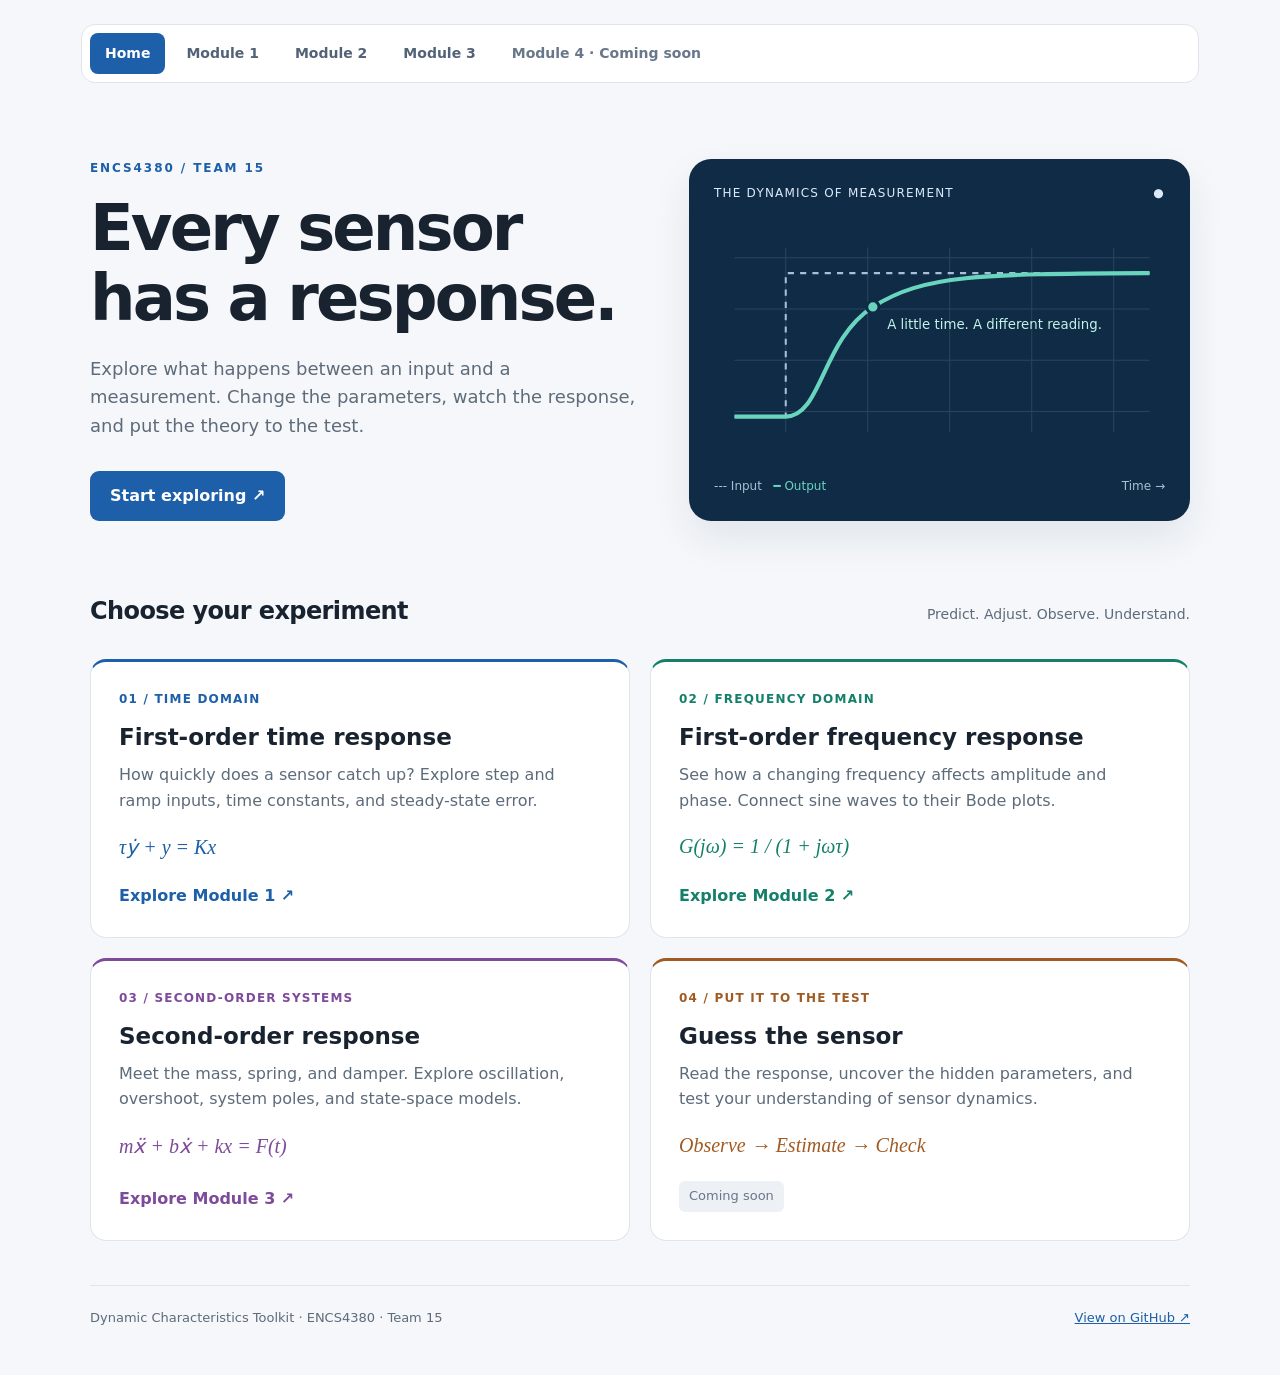
==== commit cbc18eb7: "Add toolkit home page and shared module navigation" ====
--- a/index.html
+++ b/index.html
@@ -2,417 +2,35 @@
 <html lang="en">
 <head>
 <meta charset="UTF-8">
-<meta name="viewport" content="width=device-width, initial-scale=1, viewport-fit=cover">
-<title>Module 1: First-order time response</title>
-<style>
-:root{
-  --bg:#f5f7fa;--card:#fff;--ink:#18232f;--muted:#5d6b7a;--line:#dfe5ec;
-  --curve:#1d5fa8;--mark:#d4561f;--mark2:#14806a;--okbg:#dff3ec;--badbg:#fbe3dc;
-  box-sizing:border-box;padding-top:env(safe-area-inset-top,0px);padding-bottom:env(safe-area-inset-bottom,0px);
-}
-@media (prefers-color-scheme: dark){
-  :root:not([data-theme="light"]){color-scheme:dark;--bg:#10161d;--card:#18212b;--ink:#e8eef4;--muted:#9aa9b8;--line:#2b3745;--curve:#6cb0f0;--mark:#ff8a5c;--mark2:#4fd0b0;--okbg:#14382f;--badbg:#4a2219}
-}
-:root[data-theme="dark"]{color-scheme:dark;--bg:#10161d;--card:#18212b;--ink:#e8eef4;--muted:#9aa9b8;--line:#2b3745;--curve:#6cb0f0;--mark:#ff8a5c;--mark2:#4fd0b0;--okbg:#14382f;--badbg:#4a2219}
-html{scroll-padding-top:env(safe-area-inset-top,0px)}
-*{box-sizing:border-box}
-[hidden]{display:none!important}
-body{margin:0;background:var(--bg);color:var(--ink);font-family:system-ui,-apple-system,"Segoe UI",Roboto,Arial,sans-serif;line-height:1.5;padding:20px 16px 48px}
-main{max-width:860px;margin:0 auto}
-h1{font-size:clamp(22px,4vw,30px);margin:8px 0 4px}
-h2{font-size:18px;margin:0 0 4px}
-.sub{color:var(--muted);margin:0 0 20px;max-width:70ch}
-.formula{font-family:Georgia,"Times New Roman",serif;color:var(--ink)}
-.panel{background:var(--card);border:1px solid var(--line);border-radius:12px;padding:18px;margin-top:16px}
-.desc{color:var(--muted);margin:0 0 8px;max-width:70ch}
-.sliders{display:grid;grid-template-columns:1fr 1fr;gap:20px 28px;margin-top:16px}
-.sl label{display:flex;justify-content:space-between;align-items:baseline;font-weight:600;margin-bottom:6px}
-.sl output{font-variant-numeric:tabular-nums;color:var(--curve);font-size:1.15em}
-.sl small{display:block;color:var(--muted);margin-top:4px}
-input[type=range]{width:100%;accent-color:var(--curve);margin:0}
-input[type=range]:disabled{opacity:.45;cursor:not-allowed}
-.lockmsg{color:var(--mark);font-weight:600;margin:12px 0 0;min-height:1.5em}
-.seg{display:inline-flex;border:1px solid var(--line);border-radius:10px;overflow:hidden}
-.seg button{font:inherit;font-weight:600;padding:9px 18px;border:0;background:var(--card);color:var(--muted);cursor:pointer}
-.seg button[aria-pressed=true]{background:var(--curve);color:#fff}
-button:focus-visible,input:focus-visible{outline:3px solid var(--mark);outline-offset:2px}
-canvas{display:block;width:100%;height:330px}
-.chk{display:flex;gap:8px;align-items:center;margin:4px 0 8px;font-weight:600;cursor:pointer}
-.chk input{accent-color:var(--curve)}
-#odeNote{color:var(--muted);font-size:14px;margin:4px 2px 0;font-variant-numeric:tabular-nums}
-.legend{display:flex;flex-wrap:wrap;gap:6px 20px;padding:4px 2px;color:var(--muted);font-size:14px}
-.legend i{display:inline-block;width:10px;height:10px;border-radius:50%;margin-right:6px}
-.read{display:grid;grid-template-columns:repeat(4,1fr);gap:12px;margin-top:16px}
-.read div{background:var(--card);border:1px solid var(--line);border-top:4px solid var(--muted);border-radius:12px;padding:14px}
-.read span{display:block;font-size:16px;font-weight:700;line-height:1.25;margin-bottom:6px}
-.read b{display:block;font-size:20px;font-weight:600;font-variant-numeric:tabular-nums;margin-bottom:6px}
-.read small{display:block;color:var(--muted);font-size:14px;line-height:1.35}
-.read .a{border-top-color:var(--mark)}.read .a b{color:var(--mark)}
-.read .b{border-top-color:var(--mark2)}.read .b b{color:var(--mark2)}
-.read .c{border-top-color:var(--curve)}.read .c b{color:var(--curve)}
-.opts{display:grid;gap:8px;margin:10px 0}
-.opts label{display:flex;gap:10px;align-items:center;padding:10px 12px;border:1px solid var(--line);border-radius:10px;cursor:pointer}
-.opts input{accent-color:var(--curve)}
-.row{display:flex;flex-wrap:wrap;gap:10px}
-.go{font:inherit;font-weight:600;padding:9px 18px;border:0;border-radius:10px;background:var(--curve);color:#fff;cursor:pointer}
-.go[disabled]{opacity:.5;cursor:not-allowed}
-.sec{font:inherit;font-weight:600;padding:9px 18px;border:1px solid var(--line);border-radius:10px;background:var(--card);color:var(--ink);cursor:pointer}
-#pResult{margin:12px 0 0;font-weight:600}
-.live{margin-top:12px;padding:12px;border:1px dashed var(--line);border-radius:10px;font-variant-numeric:tabular-nums}
-.live div+div{margin-top:4px}
-.wrap{overflow-x:auto}
-table{width:100%;border-collapse:collapse;min-width:520px}
-th,td{text-align:left;padding:10px 8px;border-bottom:1px solid var(--line);font-variant-numeric:tabular-nums}
-th{color:var(--muted);font-size:14px}
-.pill{display:inline-block;padding:2px 12px;border-radius:99px;font-weight:700}
-.pass{background:var(--okbg);color:var(--mark2)}.fail{background:var(--badbg);color:var(--mark)}
-@media(max-width:700px){.read{grid-template-columns:1fr 1fr}}
-@media(max-width:480px){.sliders{grid-template-columns:1fr}canvas{height:280px}}
-</style>
+<meta name="viewport" content="width=device-width, initial-scale=1">
+<meta name="description" content="Explore sensor dynamics through interactive time, frequency, and second-order response experiments. ENCS4380, Team 15.">
+<title>Dynamic Characteristics Toolkit · Team 15</title>
+<link rel="stylesheet" href="./assets/site.css">
 </head>
-<body>
-<main>
-  <h1>Module 1: First-order time response</h1>
-  <p class="sub">A thermometer-like sensor with gain K and time constant τ. <span class="formula">τẏ + y = Kx, G(s) = K/(τs + 1)</span>. The input is a unit step (A = 1) or a unit ramp (slope a = 1).</p>
-
-  <div class="panel">
-    <div class="seg" role="group" aria-label="Input type">
-      <button id="bStep" aria-pressed="true">Step input</button>
-      <button id="bRamp" aria-pressed="false">Ramp input</button>
-    </div>
-    <div class="sliders" style="margin-top:18px">
-      <div class="sl">
-        <label for="tau">Time constant τ <output id="tauOut" for="tau">2.0 s</output></label>
-        <input id="tau" type="range" min="0.1" max="10" step="0.1" value="2">
-        <small>Bigger τ means a slower sensor.</small>
-      </div>
-      <div class="sl">
-        <label for="gain">Gain K <output id="gainOut" for="gain">1.0</output></label>
-        <input id="gain" type="range" min="0.1" max="5" step="0.1" value="1">
-        <small>K scales the output.</small>
-      </div>
-    </div>
-    <p class="lockmsg" id="lockMsg" aria-live="polite"></p>
-  </div>
-
-  <div class="panel">
-    <h2 id="t1">Step response y(t) = KA(1 − e<sup>−t/τ</sup>)</h2>
-    <p class="desc" id="d1"></p>
-    <label class="chk"><input type="checkbox" id="showOde" checked> Overlay my RK4 numerical solution</label>
-    <canvas id="plot1" role="img" aria-label="Sensor output versus time"></canvas>
-    <div class="legend" id="lg1"></div>
-    <p id="odeNote"></p>
-  </div>
-
-  <section class="read" id="cards" aria-live="polite" aria-label="Key values"></section>
-
-  <div class="panel">
-    <h2>Step error fraction on a log axis</h2>
-    <p class="desc">This plot always uses the step response, in both modes. It shows ln(1 − y/KA), computed point by point from the response curve. The points fall on a straight line whose slope is −1/τ, so you can measure τ from any curve.</p>
-    <canvas id="plot2" role="img" aria-label="Natural log of the step error fraction versus time. Always the step response, in both modes."></canvas>
-  </div>
-
-  <div class="panel" id="predict">
-    <h2>Predict, then check</h2>
-    <p class="desc">The slider this question is about stays locked until you commit to a prediction. After you check, move the slider and watch the before and after values.</p>
-    <p class="desc" id="pQn"></p>
-    <p id="pQ" style="font-weight:600;margin:6px 0"></p>
-    <div class="opts" id="pOpts" role="radiogroup" aria-labelledby="pQ"></div>
-    <div class="row">
-      <button class="go" id="pGo">Check my prediction</button>
-      <button class="sec" id="pNext" hidden>Next question</button>
-      <button class="sec" id="pSkip">Skip and explore</button>
-    </div>
-    <p id="pResult" aria-live="polite"></p>
-    <div class="live" id="pLive" hidden></div>
-  </div>
-
-  <div class="panel" id="vPanel">
-    <h2>Validation check 1: first-order step</h2>
-    <p class="desc">The slides say y(τ) = 0.632·KA and y(3τ) = 0.95·KA for a first-order step. "Your value" comes from a numerical RK4 solution of τẏ + y = Kx with your current K and τ, not from the plotting formula. It does not depend on the input mode.</p>
-    <div class="wrap"><table>
-      <thead><tr><th>Check</th><th>Expected</th><th>Your value</th><th>Result</th></tr></thead>
-      <tbody id="vbody"></tbody>
-    </table></div>
-  </div>
+<body class="home-body">
+<nav class="site-nav" aria-label="Main navigation">
+<a href="./" aria-current="page">Home</a><a href="./module1/">Module 1</a><a href="./module2/">Module 2</a><a href="./module3/module3.html">Module 3</a><span>Module 4 · Coming soon</span>
+</nav>
+<main class="home">
+<section class="hero" aria-labelledby="hero-title">
+<div><div class="eyebrow">ENCS4380 / Team 15</div><h1 id="hero-title">Every sensor<br>has a response.</h1><p class="intro">Explore what happens between an input and a measurement. Change the parameters, watch the response, and put the theory to the test.</p><a class="primary" href="./module1/">Start exploring <span aria-hidden="true">↗</span></a></div>
+<div class="signal"><div class="signal-top"><span>THE DYNAMICS OF MEASUREMENT</span><span aria-hidden="true">●</span></div>
+<svg viewBox="0 0 440 220" role="img" aria-label="Illustration of a step input and a sensor output gradually approaching it">
+<g stroke="#29445f" stroke-width="1"><path d="M20 30H425M20 80H425M20 130H425M20 180H425M70 20V200M150 20V200M230 20V200M310 20V200M390 20V200"/></g>
+<path d="M20 185H70V45H425" fill="none" stroke="#a9bfd6" stroke-width="2" stroke-dasharray="6 6"/>
+<path d="M20 185H70C105 185 105 110 155 78S260 46 425 45" fill="none" stroke="#69d5bf" stroke-width="4"/>
+<circle cx="155" cy="78" r="6" fill="#69d5bf" stroke="#102b46" stroke-width="3"/>
+<text x="169" y="100" fill="#c3f4e9" font-size="13" font-family="system-ui">A little time. A different reading.</text>
+</svg><div class="signal-bottom"><span>--- Input &nbsp; <span style="color:#69d5bf">━ Output</span></span><span>Time →</span></div></div>
+</section>
+<section aria-labelledby="modules-title"><div class="section-title"><h2 id="modules-title">Choose your experiment</h2><p>Predict. Adjust. Observe. Understand.</p></div>
+<div class="modules">
+<article class="module-card" style="--accent:#1d5fa8"><span class="number">01 / TIME DOMAIN</span><h3>First-order time response</h3><p>How quickly does a sensor catch up? Explore step and ramp inputs, time constants, and steady-state error.</p><div class="equation">τẏ + y = Kx</div><a href="./module1/">Explore Module 1 <span aria-hidden="true">↗</span></a></article>
+<article class="module-card" style="--accent:#14806a"><span class="number">02 / FREQUENCY DOMAIN</span><h3>First-order frequency response</h3><p>See how a changing frequency affects amplitude and phase. Connect sine waves to their Bode plots.</p><div class="equation">G(jω) = 1 / (1 + jωτ)</div><a href="./module2/">Explore Module 2 <span aria-hidden="true">↗</span></a></article>
+<article class="module-card" style="--accent:#7e4a9c"><span class="number">03 / SECOND-ORDER SYSTEMS</span><h3>Second-order response</h3><p>Meet the mass, spring, and damper. Explore oscillation, overshoot, system poles, and state-space models.</p><div class="equation">mẍ + bẋ + kx = F(t)</div><a href="./module3/module3.html">Explore Module 3 <span aria-hidden="true">↗</span></a></article>
+<article class="module-card" style="--accent:#a15b22"><span class="number">04 / PUT IT TO THE TEST</span><h3>Guess the sensor</h3><p>Read the response, uncover the hidden parameters, and test your understanding of sensor dynamics.</p><div class="equation">Observe → Estimate → Check</div><span class="coming">Coming soon</span></article>
+</div></section>
+<footer class="home-footer"><span>Dynamic Characteristics Toolkit · ENCS4380 · Team 15</span><a href="https://github.com/rama53/encs4380-dynamics-Team15">View on GitHub ↗</a></footer>
 </main>
-
-<script>
-const $ = id => document.getElementById(id);
-const A = 1, SLOPE = 1, FF = "system-ui, Arial, sans-serif";
-let mode = "step", tau = 2, K = 1, C = {}, TMAX = 14, T2 = 14;
-
-const stepY = t => K*A*(1 - Math.exp(-t/tau));
-const rampY = t => K*SLOPE*(t - tau*(1 - Math.exp(-t/tau)));
-const css = n => getComputedStyle(document.documentElement).getPropertyValue(n).trim();
-
-/* Round a time span up to 1, 2, 2.5, 5 or 10 times a power of ten */
-function niceCeil(x){
-  const p = Math.pow(10, Math.floor(Math.log10(x)));
-  for(const m of [1,2,2.5,5,10]) if(m*p >= x - 1e-12) return m*p;
-  return 10*p;
-}
-function linreg(xs, ys){
-  const n = xs.length; let sx=0, sy=0, sxx=0, sxy=0;
-  for(let i=0;i<n;i++){sx+=xs[i]; sy+=ys[i]; sxx+=xs[i]*xs[i]; sxy+=xs[i]*ys[i];}
-  return (n*sxy - sx*sy) / (n*sxx - sx*sx);
-}
-/* RK4 solution of tau*y' + y = K*x(t), y(0) = 0 */
-function rk4(inp, T, N){
-  const dt = T/N, f = (t,y) => (K*inp(t) - y)/tau, ys = [0];
-  let y = 0;
-  for(let i=0;i<N;i++){
-    const t = i*dt, k1 = f(t,y), k2 = f(t+dt/2,y+dt/2*k1), k3 = f(t+dt/2,y+dt/2*k2), k4 = f(t+dt,y+dt*k3);
-    y += dt/6*(k1+2*k2+2*k3+k4); ys.push(y);
-  }
-  return {dt, ys};
-}
-
-function setup(cv){
-  const w = cv.clientWidth, h = cv.clientHeight, r = window.devicePixelRatio || 1;
-  cv.width = Math.round(w*r); cv.height = Math.round(h*r);
-  const c = cv.getContext("2d"); c.setTransform(r,0,0,r,0,0); c.clearRect(0,0,w,h);
-  return {c, w, h};
-}
-function geo(w,h,ymin,ymax,tmax){
-  const L=52,R=16,T=18,B=46,pw=w-L-R,ph=h-T-B;
-  return {L,T,pw,ph,ymin,w,tmax,px:t=>L+t/tmax*pw,py:v=>T+(ymax-v)/(ymax-ymin)*ph};
-}
-function frame(c,g,yt,yl){
-  c.font = "12px "+FF; c.lineWidth = 1;
-  for(let i=0;i<=4;i++){
-    const t = i*g.tmax/4;
-    c.strokeStyle=C.line; c.beginPath(); c.moveTo(g.px(t),g.T); c.lineTo(g.px(t),g.T+g.ph); c.stroke();
-    c.fillStyle=C.muted; c.textAlign="center"; c.fillText(+t.toFixed(2),g.px(t),g.T+g.ph+16);
-  }
-  for(const v of yt){
-    c.strokeStyle=C.line; c.beginPath(); c.moveTo(g.L,g.py(v)); c.lineTo(g.L+g.pw,g.py(v)); c.stroke();
-    c.fillStyle=C.muted; c.textAlign="right"; c.fillText(+v.toFixed(2),g.L-8,g.py(v)+4);
-  }
-  c.fillStyle=C.ink; c.textAlign="center"; c.fillText("Time (s)",g.L+g.pw/2,g.T+g.ph+36);
-  c.save(); c.translate(12,g.T+g.ph/2); c.rotate(-Math.PI/2); c.fillText(yl,0,0); c.restore();
-}
-function txt(c,g,s,x,y,col){
-  c.font = "600 12px "+FF; c.fillStyle = col; c.textAlign = "left";
-  const tw = c.measureText(s).width;
-  c.fillText(s, x+tw > g.w-8 ? x-tw-20 : x, y);
-}
-function dot(c,g,t,v,col,label,dy){
-  const x=g.px(t), y=g.py(v);
-  c.strokeStyle=col; c.lineWidth=1.5; c.setLineDash([4,4]);
-  c.beginPath(); c.moveTo(x,g.py(g.ymin)); c.lineTo(x,y); c.moveTo(g.L,y); c.lineTo(x,y); c.stroke(); c.setLineDash([]);
-  c.fillStyle=col; c.beginPath(); c.arc(x,y,5.5,0,7); c.fill();
-  txt(c,g,label,x+10,y+dy,col);
-}
-function curve(c,g,f,col){
-  c.strokeStyle=col; c.lineWidth=3; c.beginPath();
-  for(let i=0;i<=800;i++){const t=i/800*g.tmax; i?c.lineTo(g.px(t),g.py(f(t))):c.moveTo(g.px(t),g.py(f(t)));}
-  c.stroke();
-}
-
-/* Plot the RK4 solution of tau*y' + y = K*x(t) as hollow circles on top of the closed-form curve */
-function overlayOde(c,g){
-  $("odeNote").textContent = "";
-  if(!$("showOde").checked) return;
-  const f = mode==="step" ? stepY : rampY, inp = mode==="step" ? (t=>A) : (t=>SLOPE*t);
-  const N = 48, sol = rk4(inp, TMAX, N);
-  let gap = 0;
-  c.strokeStyle = C.ink; c.lineWidth = 2;
-  for(let i=0;i<=N;i++){
-    const t = i*sol.dt;
-    gap = Math.max(gap, Math.abs(sol.ys[i] - f(t)));
-    c.beginPath(); c.arc(g.px(t), g.py(sol.ys[i]), 4, 0, 7); c.stroke();
-  }
-  $("odeNote").textContent = "RK4 with " + N + " steps (dt = " + sol.dt.toFixed(3) + " s). Largest gap from the closed-form curve: " + gap.toExponential(2) + ".";
-}
-
-function chart1(){
-  const {c,w,h} = setup($("plot1"));
-  const top = mode==="step" ? K*A : K*SLOPE*TMAX, ymax = top*1.12;
-  const g = geo(w,h,0,ymax,TMAX);
-  frame(c,g,[0,1,2,3,4,5].map(i=>top*i/5),"Output y(t)");
-  c.strokeStyle=C.muted; c.lineWidth=2; c.setLineDash([6,5]); c.beginPath();
-  if(mode==="step"){c.moveTo(g.px(0),g.py(top)); c.lineTo(g.px(TMAX),g.py(top));}
-  else {c.moveTo(g.px(0),g.py(0)); c.lineTo(g.px(TMAX),g.py(top));}
-  c.stroke(); c.setLineDash([]);
-  if(mode==="step"){
-    c.font="12px "+FF; c.fillStyle=C.muted; c.textAlign="right";
-    c.fillText("final value KA = "+top.toFixed(2),g.L+g.pw-4,g.py(top)-6);
-    curve(c,g,stepY,C.curve);
-    dot(c,g,tau,stepY(tau),C.m1,"t = τ: 63.2%",22);
-    dot(c,g,3*tau,stepY(3*tau),C.m2,"t = 3τ: 95%",22);
-  } else {
-    curve(c,g,rampY,C.curve);
-    txt(c,g,"dashed: ideal output K·a·t (input ramp × K)",g.px(0.04*TMAX),g.py(top*0.85),C.muted);
-    const t0 = 0.8*TMAX, ya = rampY(t0), yi = K*SLOPE*t0, x0 = g.px(t0);
-    c.strokeStyle=C.m1; c.lineWidth=2.5;
-    c.beginPath(); c.moveTo(x0,g.py(ya)); c.lineTo(x0,g.py(yi)); c.stroke();
-    txt(c,g,"error ≈ Kaτ = "+(K*SLOPE*tau).toFixed(2),x0+8,(g.py(ya)+g.py(yi))/2+4,C.m1);
-    const tl = ya/(K*SLOPE);
-    c.strokeStyle=C.m2; c.beginPath(); c.moveTo(g.px(tl),g.py(ya)); c.lineTo(x0,g.py(ya)); c.stroke();
-    txt(c,g,"lag ≈ τ = "+tau.toFixed(1)+" s",g.px(tl)-10,g.py(ya)-8,C.m2);
-  }
-  overlayOde(c,g);
-}
-
-/* Log plot: ln(error fraction) computed point by point from the step response */
-function chart2(){
-  const {c,w,h} = setup($("plot2"));
-  const g = geo(w,h,-6.5,0.4,T2);
-  frame(c,g,[0,-1,-2,-3,-4,-5,-6],"ln(error fraction)");
-  const tEnd = 6*tau, N = 300, ts = [], ls = [];
-  for(let i=0;i<=N;i++){
-    const t = i/N*tEnd;
-    ts.push(t); ls.push(Math.log(1 - stepY(t)/(K*A)));
-  }
-  c.strokeStyle=C.curve; c.lineWidth=3; c.beginPath();
-  ts.forEach((t,i)=>{ i ? c.lineTo(g.px(t),g.py(ls[i])) : c.moveTo(g.px(t),g.py(ls[i])); });
-  c.stroke();
-  const lnAt = t => Math.log(1 - stepY(t)/(K*A));
-  dot(c,g,tau,lnAt(tau),C.m1,"t = τ",-10);
-  dot(c,g,3*tau,lnAt(3*tau),C.m2,"t = 3τ (95%)",-10);
-  const slope = linreg(ts, ls);
-  c.font="600 13px "+FF; c.fillStyle=C.ink; c.textAlign="right";
-  c.fillText("expected slope −1/τ = "+(-1/tau).toFixed(3)+" per s",g.L+g.pw-4,g.T+14);
-  c.fillText("measured from the points = "+slope.toFixed(3)+" per s",g.L+g.pw-4,g.T+32);
-}
-
-function cards(){
-  const slope = {k:"d",t:"Slope of the log plot",v:(-1/tau).toFixed(2)+" per s",n:"Equals −1/τ"};
-  const list = mode==="step" ? [
-    {k:"c",t:"Final value",v:(K*A).toFixed(2),n:"Where the output settles (KA)"},
-    {k:"a",t:"Output at t = τ ("+tau.toFixed(1)+" s)",v:stepY(tau).toFixed(3),n:"63.2% of the final value"},
-    {k:"b",t:"Output at t = 3τ ("+(3*tau).toFixed(1)+" s)",v:stepY(3*tau).toFixed(3),n:"95.0% of the final value"},
-    slope
-  ] : [
-    {k:"b",t:"Ramp lag",v:tau.toFixed(1)+" s",n:"Approaches τ once the start-up transient has died out"},
-    {k:"a",t:"Steady-state error",v:(K*SLOPE*tau).toFixed(2),n:"Approaches Kaτ, the gap between ideal and actual"},
-    {k:"c",t:"Output slope",v:(K*SLOPE).toFixed(2)+" per s",n:"Same as the ideal ramp, only late"},
-    slope
-  ];
-  $("cards").innerHTML = list.map(x=>`<div class="${x.k}"><span>${x.t}</span><b>${x.v}</b><small>${x.n}</small></div>`).join("");
-}
-
-/* Validation check 1: values come from an RK4 solution of the ODE, not from stepY */
-function validation(){
-  const st = rk4(t => A, 10*tau, 2000);
-  const at = t => st.ys[Math.round(t/st.dt)];
-  const rows = [
-    ["y(τ) = 0.632·KA",  0.632*K*A, at(tau)],
-    ["y(3τ) = 0.95·KA",  0.95*K*A,  at(3*tau)]
-  ];
-  $("vbody").innerHTML = rows.map(r=>{
-    const ok = Math.abs(r[2]-r[1]) <= 0.001*K*A;
-    return `<tr><td>${r[0]}</td><td>${r[1].toFixed(4)}</td><td>${r[2].toFixed(4)}</td><td><span class="pill ${ok?"pass":"fail"}">${ok?"Pass":"Fail"}</span></td></tr>`;
-  }).join("");
-}
-
-/* Predict, then check: several questions per mode, the relevant slider stays locked until checked */
-const QS = {
-  step:[
-    {slider:"tau", q:"If you double τ, the time to reach 63.2% of the final value will…",
-     o:["stay the same","double","halve"], a:1,
-     e:"The 63.2% point sits at t = τ, so doubling τ doubles that time.",
-     obs:()=>[["Time to reach 63.2%", tau.toFixed(1)+" s"]]},
-    {slider:"gain", q:"If you double K (τ unchanged), the time to reach 63.2% of the final value will…",
-     o:["stay the same","double","halve"], a:0,
-     e:"The 63.2% point is still at t = τ. K only scales the final value KA, not the speed.",
-     obs:()=>[["Time to reach 63.2%", tau.toFixed(1)+" s"],["Final value KA",(K*A).toFixed(2)]]},
-    {slider:"tau", q:"If you make τ larger, the fraction of the final value reached at t = 3τ will…",
-     o:["stay at about 95%","rise above 95%","fall below 95%"], a:0,
-     e:"Time is measured in units of τ here, so y(3τ)/KA = 1 − e⁻³ ≈ 95% for every τ.",
-     obs:()=>[["Output at 3τ, as % of final",(100*stepY(3*tau)/(K*A)).toFixed(1)+" %"]]}
-  ],
-  ramp:[
-    {slider:"tau", q:"If you double τ, the steady-state error of the ramp will…",
-     o:["stay the same","double","halve"], a:1,
-     e:"The error is Kaτ, which grows in proportion to τ.",
-     obs:()=>[["Steady-state error Kaτ",(K*SLOPE*tau).toFixed(2)]]},
-    {slider:"gain", q:"If you double K (τ unchanged), the ramp lag in seconds will…",
-     o:["stay the same","double","halve"], a:0,
-     e:"The lag is τ, which does not depend on K. The error Kaτ does double, because the whole output is scaled by K.",
-     obs:()=>[["Lag",tau.toFixed(1)+" s"],["Steady-state error Kaτ",(K*SLOPE*tau).toFixed(2)]]},
-    {slider:"tau", q:"If you double τ, the slope of the output ramp (once settled) will…",
-     o:["stay the same","double","halve"], a:0,
-     e:"The output follows the same slope K·a as the ideal ramp. Only the delay and error change.",
-     obs:()=>[["Output slope K·a",(K*SLOPE).toFixed(2)+" per s"]]}
-  ]
-};
-let qi = {step:0, ramp:0}, checked = false, baseline = null;
-
-function lock(slider){
-  $("tau").disabled = slider === "tau";
-  $("gain").disabled = slider === "gain";
-  $("lockMsg").textContent = slider
-    ? "The " + (slider==="tau" ? "τ" : "K") + " slider is locked until you make a prediction in the box below."
-    : "";
-}
-function renderLive(){
-  const box = $("pLive");
-  if(!checked){ box.hidden = true; return; }
-  const now = QS[mode][qi[mode]].obs();
-  box.hidden = false;
-  box.innerHTML = now.map((n,i)=>`<div><b>${n[0]}:</b> before ${baseline[i][1]} → now ${n[1]}</div>`).join("");
-}
-function predict(){
-  const p = QS[mode][qi[mode]];
-  checked = false; baseline = null;
-  $("pQn").textContent = "Question " + (qi[mode]+1) + " of " + QS[mode].length;
-  $("pQ").textContent = p.q; $("pResult").textContent = "";
-  $("pOpts").innerHTML = p.o.map((o,i)=>`<label><input type="radio" name="pred" value="${i}"> ${o}</label>`).join("");
-  $("pGo").disabled = false; $("pNext").hidden = true; $("pSkip").hidden = false;
-  lock(p.slider); renderLive();
-}
-$("pGo").addEventListener("click",()=>{
-  const p = QS[mode][qi[mode]], sel = document.querySelector("input[name=pred]:checked");
-  if(!sel){ $("pResult").textContent = "Pick an answer first."; return; }
-  $("pResult").textContent = (+sel.value===p.a ? "Correct. " : "Not quite. ") + p.e + " Now move the slider and watch the numbers below.";
-  document.querySelectorAll("input[name=pred]").forEach(r=>r.disabled = true);
-  baseline = p.obs(); checked = true;
-  $("pGo").disabled = true; $("pNext").hidden = false; $("pSkip").hidden = true;
-  lock(null); renderLive();
-});
-$("pNext").addEventListener("click",()=>{ qi[mode] = (qi[mode]+1) % QS[mode].length; predict(); });
-$("pSkip").addEventListener("click",()=>{
-  lock(null); $("pSkip").hidden = true;
-  $("pResult").textContent = "Unlocked without a prediction. You can still pick an answer and check it.";
-});
-
-function setMode(m){
-  mode = m;
-  $("bStep").setAttribute("aria-pressed", m==="step");
-  $("bRamp").setAttribute("aria-pressed", m==="ramp");
-  if(m==="step"){
-    $("t1").innerHTML = "Step response y(t) = KA(1 − e<sup>−t/τ</sup>)";
-    $("d1").textContent = "The input jumps from 0 to A = 1 at t = 0. The output climbs toward KA, reaching 63.2% at τ and 95% at 3τ.";
-    $("lg1").innerHTML = '<span><i style="background:var(--mark)"></i>t = τ: 63.2% of final</span><span><i style="background:var(--mark2)"></i>t = 3τ: 95% of final</span>';
-  } else {
-    $("t1").innerHTML = "Ramp response y(t) = Ka[t − τ(1 − e<sup>−t/τ</sup>)]";
-    $("d1").textContent = "The input rises steadily with slope a = 1. The dashed line is the ideal output K·a·t, which is the input ramp scaled by K. The sensor follows it, but always late.";
-    $("lg1").innerHTML = '<span><i style="background:var(--mark2)"></i>Lag: the sensor is about τ seconds behind</span><span><i style="background:var(--mark)"></i>Steady-state error: about Kaτ</span>';
-  }
-  $("lg1").insertAdjacentHTML("beforeend",'<span><i style="background:transparent;border:2px solid var(--ink)"></i>RK4 numerical solution</span>');
-  $("vPanel").hidden = m !== "step";
-  predict(); draw();
-}
-
-function draw(){
-  tau = +$("tau").value; K = +$("gain").value;
-  TMAX = niceCeil((mode==="step" ? 7 : 10)*tau);
-  T2 = niceCeil(7*tau);
-  $("tauOut").textContent = tau.toFixed(1)+" s"; $("gainOut").textContent = K.toFixed(1);
-  C = {line:css("--line"),muted:css("--muted"),ink:css("--ink"),curve:css("--curve"),m1:css("--mark"),m2:css("--mark2")};
-  chart1(); chart2(); cards(); validation(); renderLive();
-}
-
-$("showOde").addEventListener("change",draw);
-$("bStep").addEventListener("click",()=>setMode("step"));
-$("bRamp").addEventListener("click",()=>setMode("ramp"));
-$("tau").addEventListener("input",draw);
-$("gain").addEventListener("input",draw);
-window.addEventListener("resize",draw);
-matchMedia("(prefers-color-scheme: dark)").addEventListener("change",draw);
-setMode("step");
-</script>
 </body>
 </html>
--- a/assets/site.css
+++ b/assets/site.css
@@ -0,0 +1,2 @@
+.site-nav{display:flex;gap:6px;flex-wrap:wrap;max-width:1100px;margin:0 auto 28px;padding:8px;background:#fff;border:1px solid #dfe5ec;border-radius:14px;font:600 14px/1.5 system-ui,sans-serif;color:#18232f}.site-nav a,.site-nav span{padding:10px 15px;border-radius:8px;text-decoration:none;color:#526277}.site-nav a:hover{background:#edf3fa;color:#1d5fa8}.site-nav a[aria-current=page]{background:#1d5fa8;color:#fff}.site-nav span{color:#68778a}.site-nav a:focus-visible,.home a:focus-visible{outline:3px solid #d4561f;outline-offset:3px}
+.home{max-width:1100px;margin:auto;font-family:system-ui,sans-serif;color:#18232f}.home-body{margin:0;padding:24px;background:#f5f7fa;line-height:1.6}.hero{display:grid;grid-template-columns:1.1fr 1fr;gap:48px;align-items:center;padding:48px 0 56px}.eyebrow{color:#1d5fa8;font-size:12px;font-weight:750;letter-spacing:.16em;text-transform:uppercase}.home h1{font-size:clamp(36px,5.5vw,64px);line-height:1.08;letter-spacing:-.045em;margin:16px 0 22px}.intro{max-width:50ch;color:#5d6b7a;font-size:18px}.primary{display:inline-block;background:#1d5fa8;color:white;padding:12px 20px;border-radius:9px;text-decoration:none;font-weight:650;margin-top:12px}.signal{padding:25px;background:#102b46;border-radius:22px;color:#dbeafa;box-shadow:0 18px 40px #102b4615}.signal-top{display:flex;justify-content:space-between;font-size:12px;letter-spacing:.1em}.signal svg{width:100%;height:auto;display:block;margin:24px 0}.signal-bottom{display:flex;justify-content:space-between;font-size:12px;color:#a9bfd6}.section-title{display:flex;align-items:baseline;justify-content:space-between;gap:16px;margin:12px 0 20px}.home h2{font-size:24px;letter-spacing:-.025em;margin:0}.section-title p{color:#5d6b7a;font-size:14px}.modules{display:grid;grid-template-columns:repeat(2,1fr);gap:20px}.module-card{display:flex;flex-direction:column;align-items:flex-start;padding:28px;background:white;border:1px solid #dfe5ec;border-radius:16px;border-top:3px solid var(--accent);transition:transform .18s}.module-card:hover{transform:translateY(-3px)}.module-card .number{font-size:12px;font-weight:750;color:var(--accent);letter-spacing:.1em}.module-card h3{font-size:23px;line-height:1.25;margin:14px 0 10px}.module-card p{color:#5d6b7a;margin:0 0 22px;max-width:46ch}.equation{font:italic 20px Georgia,serif;color:var(--accent);margin-bottom:24px}.module-card a{color:var(--accent);font-weight:700;text-decoration:none;margin-top:auto}.module-card a:hover{text-decoration:underline}.coming{color:#68778a;font-size:13px;background:#edf1f5;padding:5px 10px;border-radius:6px;margin-top:auto}.home-footer{display:flex;justify-content:space-between;gap:16px;flex-wrap:wrap;color:#5d6b7a;font-size:13px;border-top:1px solid #dfe5ec;margin-top:44px;padding:22px 0}.home-footer a{color:#1d5fa8}@media(max-width:680px){.home-body{padding:16px}.hero{grid-template-columns:1fr;gap:24px;padding:20px 0 32px}.modules{grid-template-columns:1fr}.section-title{display:block}.site-nav{gap:2px}.site-nav a,.site-nav span{padding:8px 10px;font-size:12px}.signal{padding:20px}}@media(prefers-reduced-motion:reduce){.module-card{transition:none}}
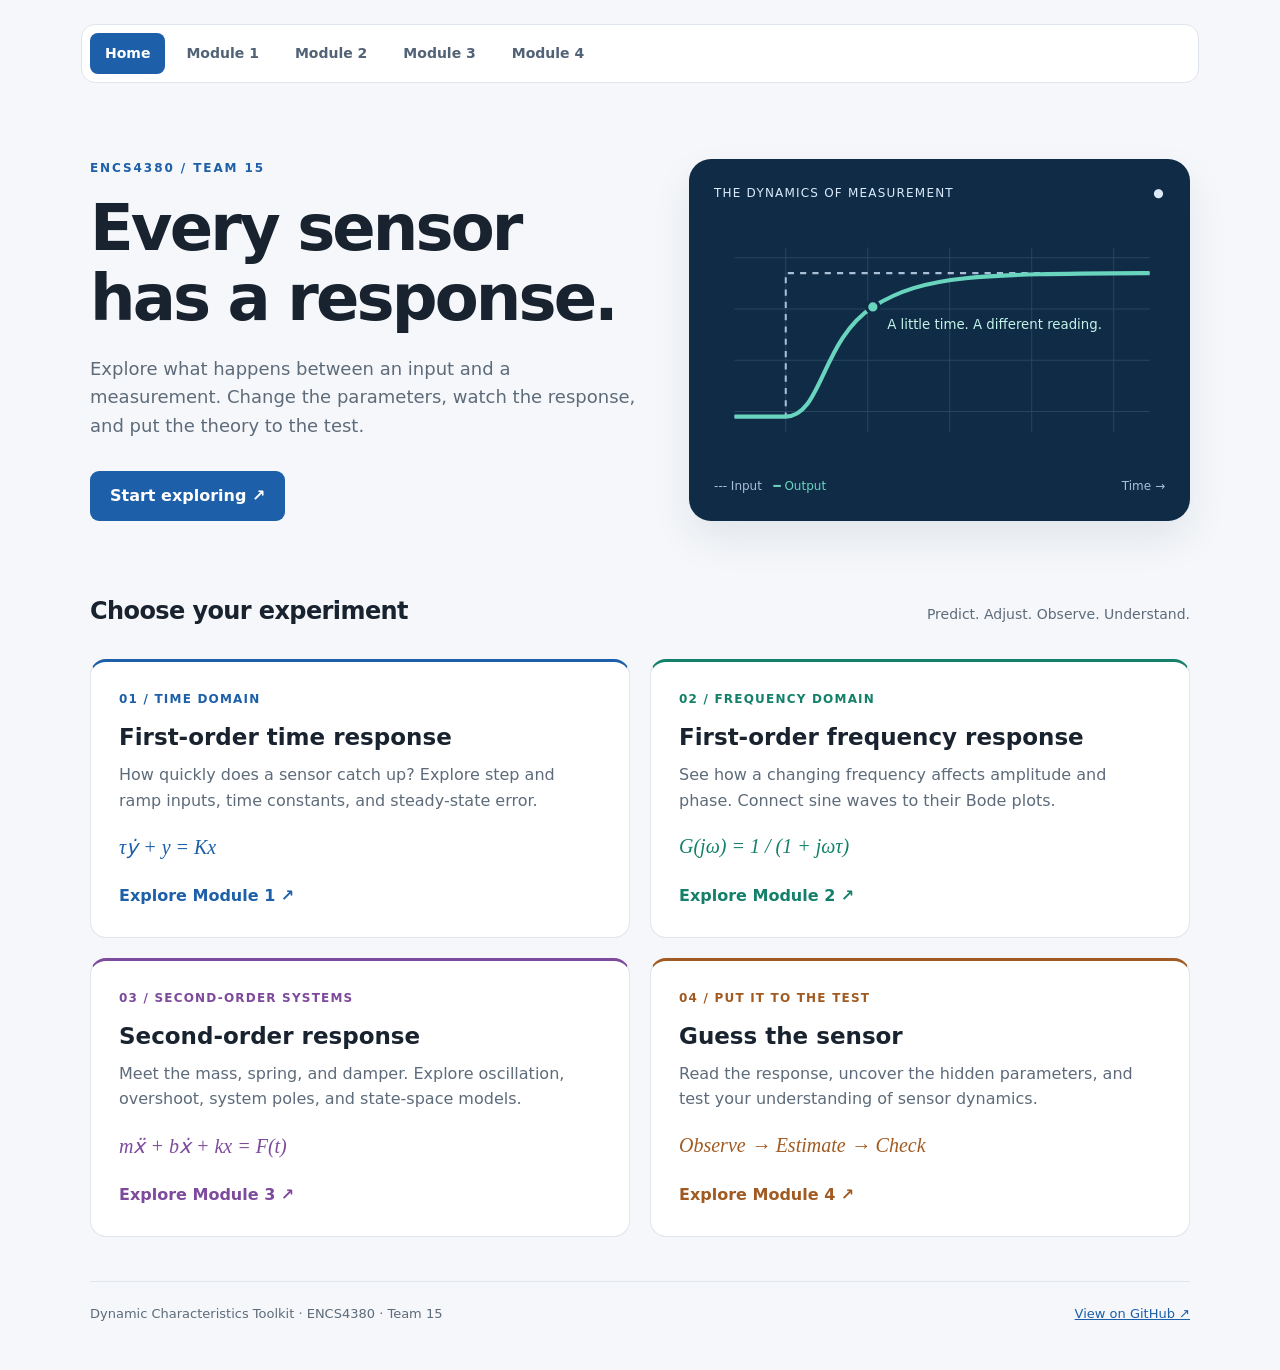
==== commit 3fcddcb2: "Update index.html" ====
--- a/index.html
+++ b/index.html
@@ -9,7 +9,7 @@
 </head>
 <body class="home-body">
 <nav class="site-nav" aria-label="Main navigation">
-<a href="./" aria-current="page">Home</a><a href="./module1/">Module 1</a><a href="./module2/">Module 2</a><a href="./module3/module3.html">Module 3</a><span>Module 4 · Coming soon</span>
+<a href="./" aria-current="page">Home</a><a href="./module1/">Module 1</a><a href="./module2/">Module 2</a><a href="./module3/">Module 3</a><a href="./module4/">Module 4</a>
 </nav>
 <main class="home">
 <section class="hero" aria-labelledby="hero-title">
@@ -27,8 +27,8 @@
 <div class="modules">
 <article class="module-card" style="--accent:#1d5fa8"><span class="number">01 / TIME DOMAIN</span><h3>First-order time response</h3><p>How quickly does a sensor catch up? Explore step and ramp inputs, time constants, and steady-state error.</p><div class="equation">τẏ + y = Kx</div><a href="./module1/">Explore Module 1 <span aria-hidden="true">↗</span></a></article>
 <article class="module-card" style="--accent:#14806a"><span class="number">02 / FREQUENCY DOMAIN</span><h3>First-order frequency response</h3><p>See how a changing frequency affects amplitude and phase. Connect sine waves to their Bode plots.</p><div class="equation">G(jω) = 1 / (1 + jωτ)</div><a href="./module2/">Explore Module 2 <span aria-hidden="true">↗</span></a></article>
-<article class="module-card" style="--accent:#7e4a9c"><span class="number">03 / SECOND-ORDER SYSTEMS</span><h3>Second-order response</h3><p>Meet the mass, spring, and damper. Explore oscillation, overshoot, system poles, and state-space models.</p><div class="equation">mẍ + bẋ + kx = F(t)</div><a href="./module3/module3.html">Explore Module 3 <span aria-hidden="true">↗</span></a></article>
-<article class="module-card" style="--accent:#a15b22"><span class="number">04 / PUT IT TO THE TEST</span><h3>Guess the sensor</h3><p>Read the response, uncover the hidden parameters, and test your understanding of sensor dynamics.</p><div class="equation">Observe → Estimate → Check</div><span class="coming">Coming soon</span></article>
+<article class="module-card" style="--accent:#7e4a9c"><span class="number">03 / SECOND-ORDER SYSTEMS</span><h3>Second-order response</h3><p>Meet the mass, spring, and damper. Explore oscillation, overshoot, system poles, and state-space models.</p><div class="equation">mẍ + bẋ + kx = F(t)</div><a href="./module3/">Explore Module 3 <span aria-hidden="true">↗</span></a></article>
+<article class="module-card" style="--accent:#a15b22"><span class="number">04 / PUT IT TO THE TEST</span><h3>Guess the sensor</h3><p>Read the response, uncover the hidden parameters, and test your understanding of sensor dynamics.</p><div class="equation">Observe → Estimate → Check</div><a href="./module4/">Explore Module 4 <span aria-hidden="true">↗</span></a></article>
 </div></section>
 <footer class="home-footer"><span>Dynamic Characteristics Toolkit · ENCS4380 · Team 15</span><a href="https://github.com/rama53/encs4380-dynamics-Team15">View on GitHub ↗</a></footer>
 </main>
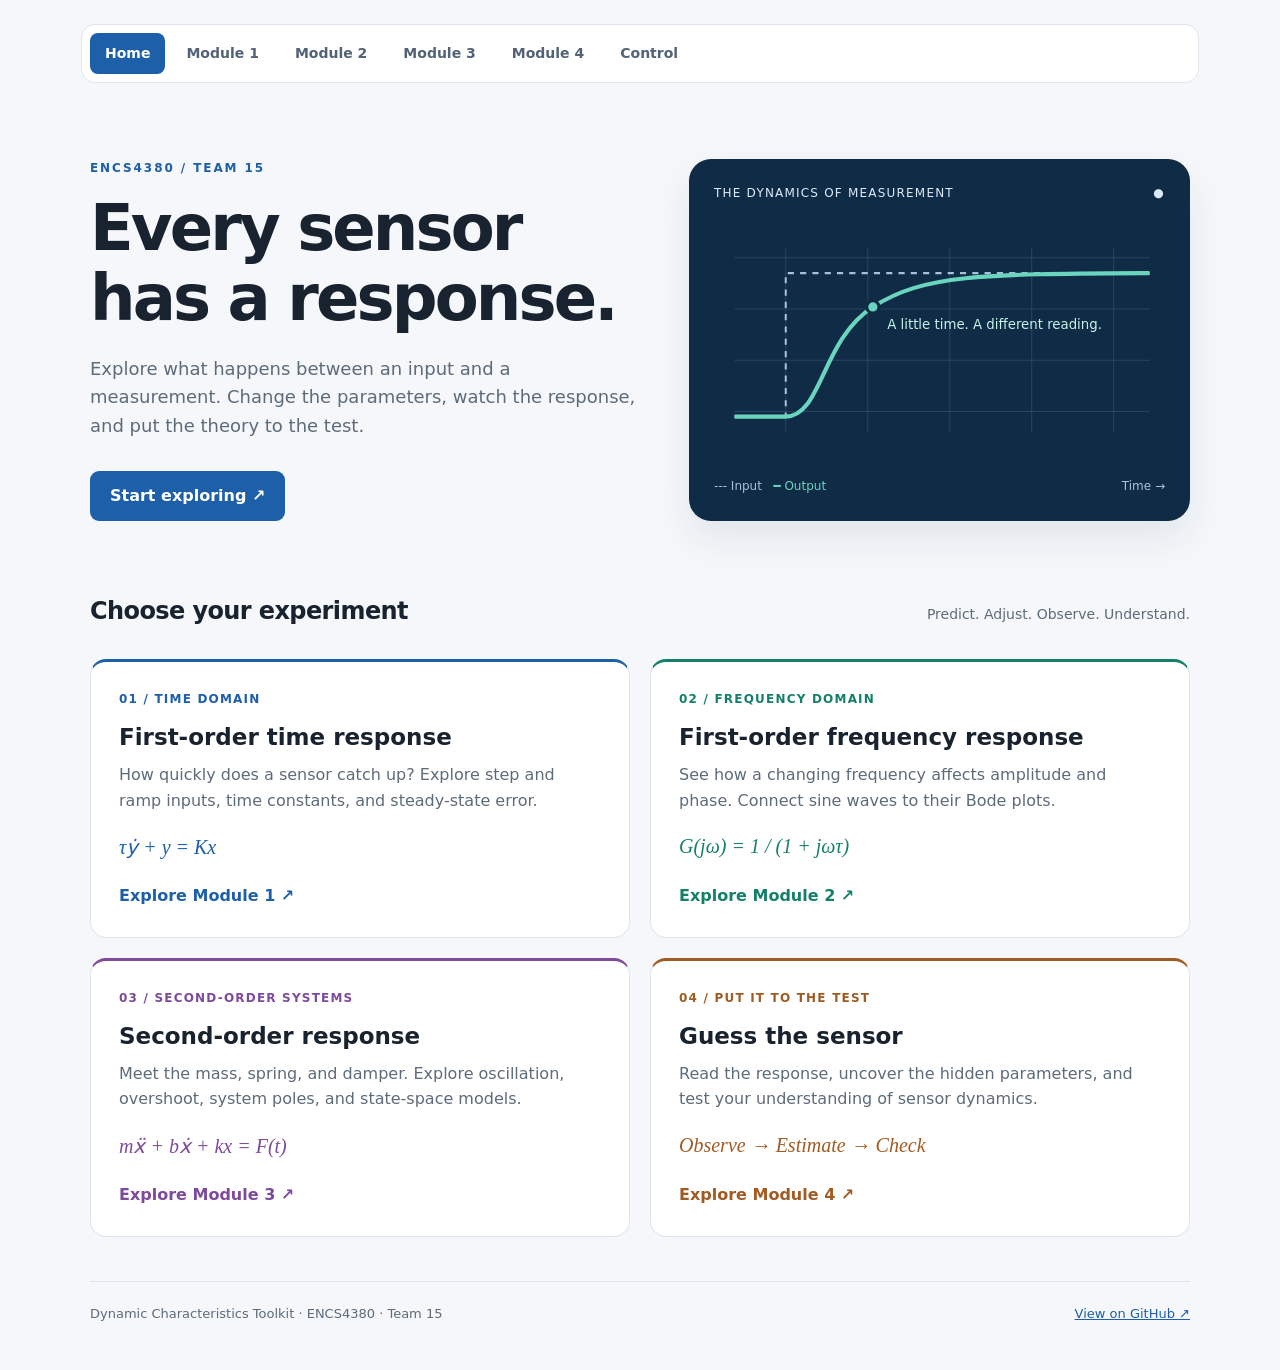
==== commit 1b77a032: "Add control navigation link" ====
--- a/index.html
+++ b/index.html
@@ -9,7 +9,8 @@
 </head>
 <body class="home-body">
 <nav class="site-nav" aria-label="Main navigation">
-<a href="./" aria-current="page">Home</a><a href="./module1/">Module 1</a><a href="./module2/">Module 2</a><a href="./module3/">Module 3</a><a href="./module4/">Module 4</a>
+
+<a href="./" aria-current="page">Home</a><a href="./module1/">Module 1</a><a href="./module2/">Module 2</a><a href="./module3/">Module 3</a><a href="./module4/">Module 4</a><a href="./control/">Control</a>
 </nav>
 <main class="home">
 <section class="hero" aria-labelledby="hero-title">
